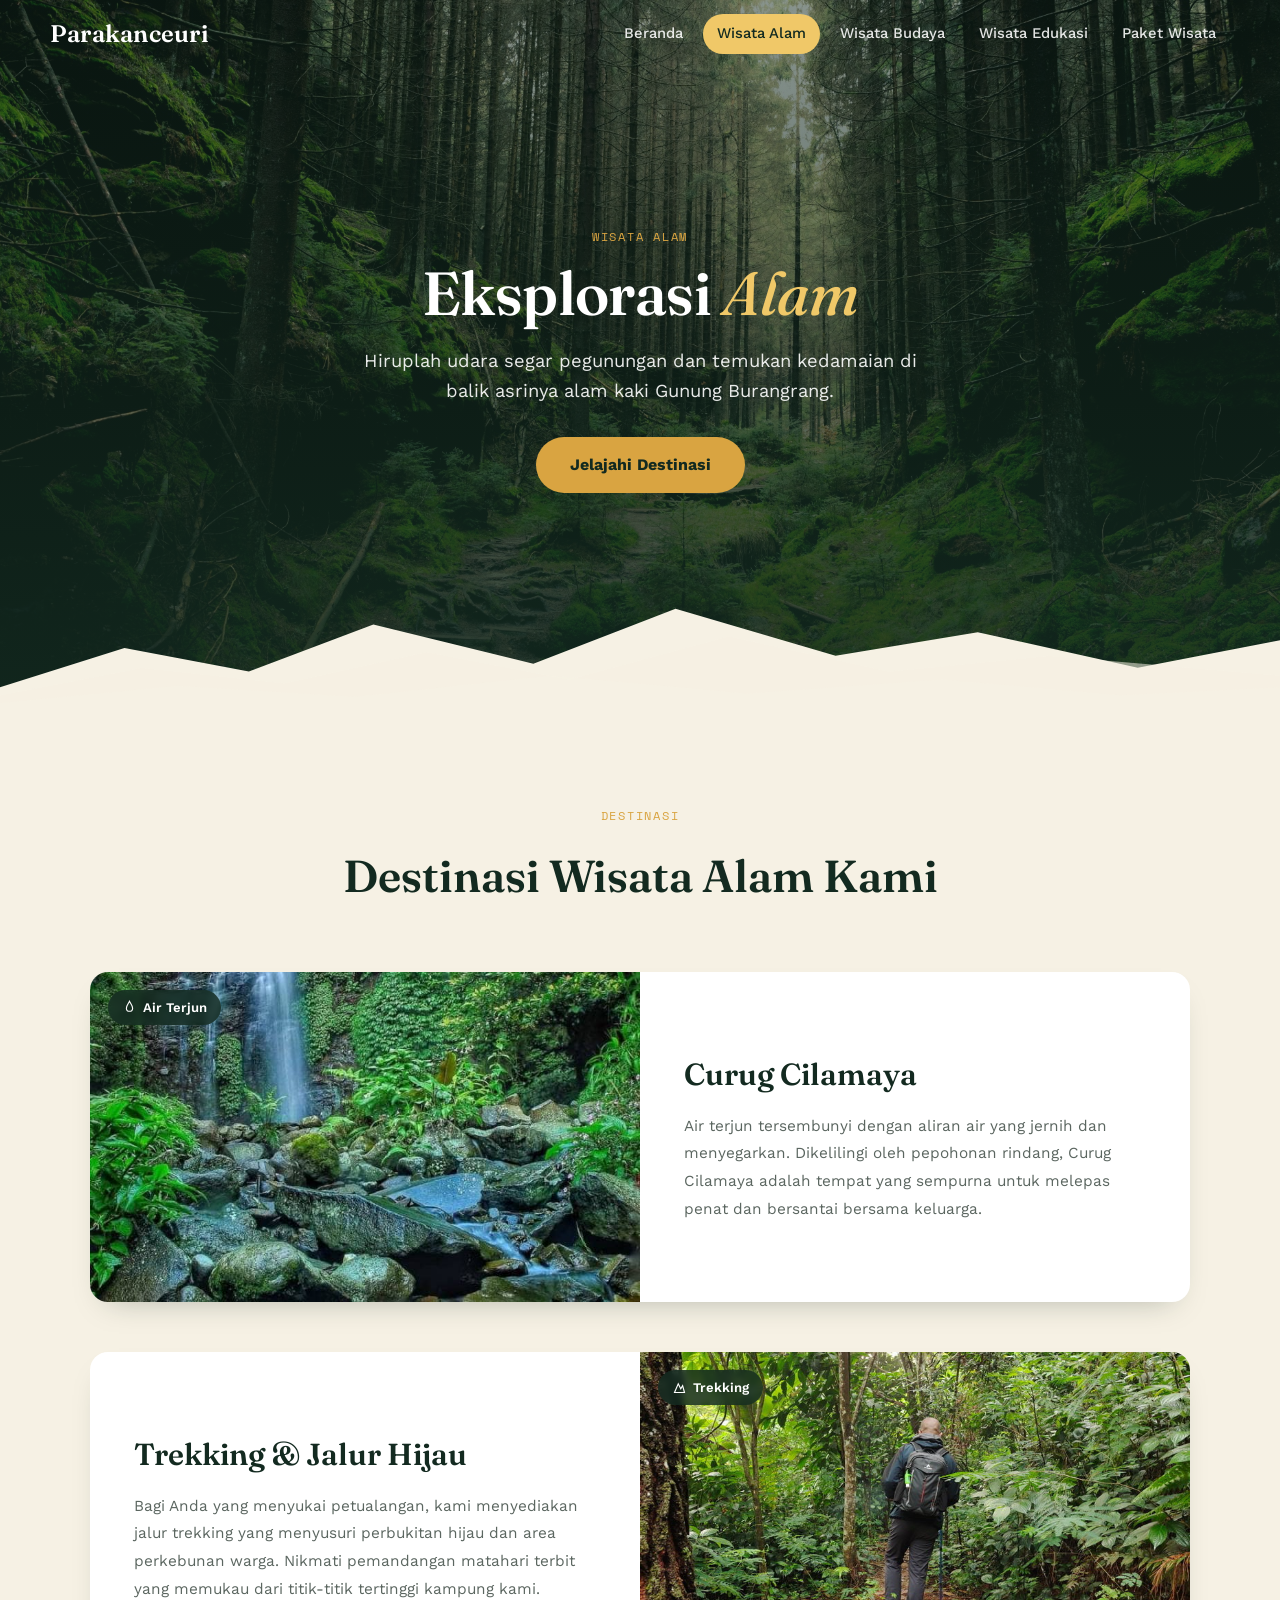
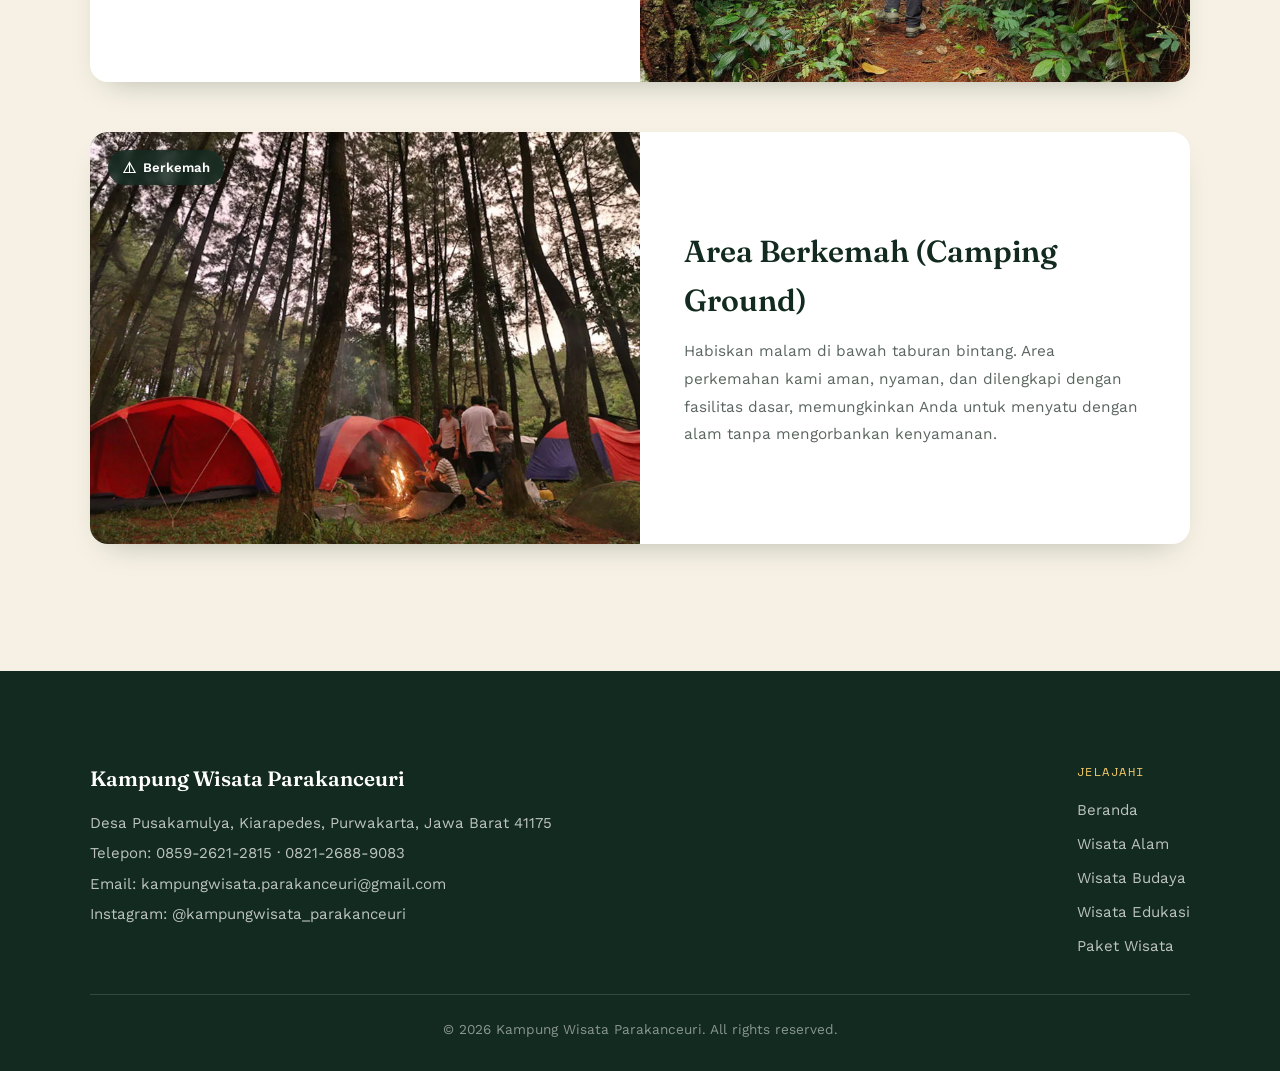
==== alam.html @ bda48e81 "update footer" ====
<!DOCTYPE html>
<html lang="id">
<head>
    <meta charset="UTF-8">
    <meta name="viewport" content="width=device-width, initial-scale=1.0">
    <title>Wisata Alam - Parakanceuri</title>
    <meta name="description" content="Jelajahi wisata alam Kampung Wisata Parakanceuri: Curug Cilamaya, jalur trekking perbukitan, dan area berkemah di kaki Gunung Burangrang.">

    <link rel="preconnect" href="https://fonts.googleapis.com">
    <link rel="preconnect" href="https://fonts.gstatic.com" crossorigin>
    <link href="https://fonts.googleapis.com/css2?family=Fraunces:ital,opsz,wght@0,9..144,500;0,9..144,600;0,9..144,700;0,9..144,900;1,9..144,500;1,9..144,600&family=Work+Sans:wght@400;500;600;700&family=Space+Mono:wght@400;700&display=swap" rel="stylesheet">

    <link rel="stylesheet" href="assets/css/alam.css">
    <script src="assets/js/alam.js" defer></script>
</head>
<body>

    <!-- Navigasi -->
    <nav id="navbar">
        <div class="nav-inner">
            <a href="index.html" class="logo">Parakanceuri</a>

            <button class="nav-toggle" id="navToggle" aria-label="Buka menu" aria-expanded="false" aria-controls="navLinks">
                <span></span><span></span><span></span>
            </button>

            <div class="nav-links" id="navLinks">
                <a href="index.html">Beranda</a>
                <a href="alam.html" class="current">Wisata Alam</a>
                <a href="budaya.html">Wisata Budaya</a>
                <a href="edukasi.html">Wisata Edukasi</a>
                <a href="paket.html">Paket Wisata</a>
            </div>
        </div>
    </nav>

    <!-- Hero Section -->
    <section class="hero-alam">
        <div class="hero-content">
            <span class="eyebrow">Wisata Alam</span>
            <h1>Eksplorasi <em>Alam</em></h1>
            <p>Hiruplah udara segar pegunungan dan temukan kedamaian di balik asrinya alam kaki Gunung Burangrang.</p>
            <a href="#destinasi" class="btn">Jelajahi Destinasi</a>
        </div>

        <!-- Signature: kontur punggung Gunung Burangrang -->
        <svg class="ridge ridge--hero" viewBox="0 0 1440 140" preserveAspectRatio="none" aria-hidden="true">
            <path class="ridge-line ridge-line--1" d="M0,120 L140,70 L280,100 L420,40 L600,90 L760,20 L940,80 L1100,50 L1280,95 L1440,60 L1440,140 L0,140 Z"/>
            <path class="ridge-line ridge-line--2" d="M0,130 L160,95 L320,115 L480,75 L640,110 L820,55 L1000,100 L1180,80 L1440,105 L1440,140 L0,140 Z"/>
            <path class="ridge-line ridge-line--3" d="M0,140 L200,118 L400,132 L620,105 L840,128 L1060,110 L1260,130 L1440,120 L1440,140 L0,140 Z"/>
        </svg>
    </section>

    <!-- Destinasi Section -->
    <section class="destinasi" id="destinasi">
        <div class="destinasi-head reveal">
            <span class="eyebrow">Destinasi</span>
            <h2>Destinasi Wisata Alam Kami</h2>
        </div>

        <div class="destinasi-grid">
            <!-- Destinasi 1 -->
            <div class="destinasi-item reveal">
                <div class="destinasi-media">
                    <img src="assets/images/curug cilamaya.jpg" alt="Curug Cilamaya" loading="lazy">
                    <span class="destinasi-tag">
                        <svg viewBox="0 0 24 24" fill="none" stroke="currentColor" stroke-width="1.8"><path d="M12 2c2 4 5 7 5 11a5 5 0 0 1-10 0c0-4 3-7 5-11Z"/></svg>
                        Air Terjun
                    </span>
                </div>
                <div class="item-info">
                    <h3>Curug Cilamaya</h3>
                    <p>Air terjun tersembunyi dengan aliran air yang jernih dan menyegarkan. Dikelilingi oleh pepohonan rindang, Curug Cilamaya adalah tempat yang sempurna untuk melepas penat dan bersantai bersama keluarga.</p>
                </div>
            </div>

            <!-- Destinasi 2 -->
            <div class="destinasi-item reverse reveal">
                <div class="destinasi-media">
                    <img src="assets/images/trekking.jpg" alt="Trekking Perbukitan" loading="lazy">
                    <span class="destinasi-tag">
                        <svg viewBox="0 0 24 24" fill="none" stroke="currentColor" stroke-width="1.8"><path d="M4 20l6-14 4 8 3-5 3 11H4Z"/></svg>
                        Trekking
                    </span>
                </div>
                <div class="item-info">
                    <h3>Trekking &amp; Jalur Hijau</h3>
                    <p>Bagi Anda yang menyukai petualangan, kami menyediakan jalur trekking yang menyusuri perbukitan hijau dan area perkebunan warga. Nikmati pemandangan matahari terbit yang memukau dari titik-titik tertinggi kampung kami.</p>
                </div>
            </div>

            <!-- Destinasi 3 -->
            <div class="destinasi-item reveal">
                <div class="destinasi-media">
                    <img src="assets/images/camping.jfif" alt="Area Berkemah" loading="lazy">
                    <span class="destinasi-tag">
                        <svg viewBox="0 0 24 24" fill="none" stroke="currentColor" stroke-width="1.8"><path d="M3 20 12 4l9 16H3Z"/><path d="M12 4v16"/></svg>
                        Berkemah
                    </span>
                </div>
                <div class="item-info">
                    <h3>Area Berkemah (Camping Ground)</h3>
                    <p>Habiskan malam di bawah taburan bintang. Area perkemahan kami aman, nyaman, dan dilengkapi dengan fasilitas dasar, memungkinkan Anda untuk menyatu dengan alam tanpa mengorbankan kenyamanan.</p>
                </div>
            </div>
        </div>
    </section>

    <!-- Footer -->
    <footer>
        <svg class="ridge ridge--footer" viewBox="0 0 1440 140" preserveAspectRatio="none" aria-hidden="true">
            <path class="ridge-line ridge-line--1" d="M0,20 L140,70 L280,40 L420,100 L600,50 L760,120 L940,60 L1100,90 L1280,45 L1440,80 L1440,0 L0,0 Z"/>
            <path class="ridge-line ridge-line--2" d="M0,10 L160,45 L320,25 L480,65 L640,30 L820,85 L1000,40 L1180,60 L1440,35 L1440,0 L0,0 Z"/>
        </svg>

        <div class="footer-inner">
            <div class="footer-info">
                <h3>Kampung Wisata Parakanceuri</h3>
                <p>Desa Pusakamulya, Kiarapedes, Purwakarta, Jawa Barat 41175</p>
                <p>Telepon: 0859-2621-2815 &middot; 0821-2688-9083</p>
                <p>Email: kampungwisata.parakanceuri@gmail.com</p>
                <p>Instagram: @kampungwisata_parakanceuri</p>
            </div>

            <div class="footer-nav">
                <span class="footer-nav-title">Jelajahi</span>
                <a href="index.html">Beranda</a>
                <a href="alam.html">Wisata Alam</a>
                <a href="budaya.html">Wisata Budaya</a>
                <a href="edukasi.html">Wisata Edukasi</a>
                <a href="paket.html">Paket Wisata</a>
            </div>
        </div>

        <p class="footer-copy">&copy; 2026 Kampung Wisata Parakanceuri. All rights reserved.</p>
    </footer>

</body>
</html>
---- assets/css/alam.css ----
/* ==========================================================================
   Kampung Wisata Parakanceuri — Wisata Alam
   Token warna & tipografi disamakan dengan halaman Beranda.
   ========================================================================== */
:root {
    --forest-900: #132A20;
    --forest-700: #1F4A36;
    --forest-500: #3F7D58;
    --gold-500:   #D9A441;
    --gold-300:   #F0C868;
    --cream-100:  #F6F1E4;
    --soil-700:   #4A342A;
    --white:      #FFFFFF;
    --ink:        #26332C;

    --font-display: 'Fraunces', 'Georgia', serif;
    --font-body: 'Work Sans', 'Segoe UI', sans-serif;
    --font-mono: 'Space Mono', monospace;

    --shadow-soft: 0 20px 45px -22px rgba(19, 42, 32, 0.45);
    --shadow-card: 0 14px 30px -18px rgba(19, 42, 32, 0.35);
    --ease: cubic-bezier(.22, 1, .36, 1);
    --nav-h: 84px;
}

/* ==========================================================================
   Reset & Base
   ========================================================================== */
* {
    margin: 0;
    padding: 0;
    box-sizing: border-box;
}

html {
    scroll-behavior: smooth;
    scroll-padding-top: var(--nav-h);
}

body {
    font-family: var(--font-body);
    line-height: 1.6;
    color: var(--ink);
    background-color: var(--cream-100);
    overflow-x: hidden;
}

a {
    text-decoration: none;
    color: inherit;
}

img {
    max-width: 100%;
    display: block;
}

.eyebrow {
    display: inline-block;
    font-family: var(--font-mono);
    font-size: 0.78rem;
    letter-spacing: 0.14em;
    text-transform: uppercase;
    color: var(--gold-500);
    margin-bottom: 14px;
}

.reveal {
    opacity: 0;
    transform: translateY(28px);
    transition: opacity 0.8s var(--ease), transform 0.8s var(--ease);
}
.reveal.in-view {
    opacity: 1;
    transform: translateY(0);
}

@media (prefers-reduced-motion: reduce) {
    html { scroll-behavior: auto; }
    .reveal { opacity: 1; transform: none; transition: none; }
    * { animation-duration: 0.01ms !important; transition-duration: 0.01ms !important; }
}

/* ==========================================================================
   Navigasi (sama dengan Beranda)
   ========================================================================== */
#navbar {
    position: fixed;
    top: 0;
    width: 100%;
    z-index: 1000;
    background-color: transparent;
    transition: background-color 0.35s var(--ease), box-shadow 0.35s var(--ease), padding 0.35s var(--ease);
    padding: 14px 0;
}

#navbar.scrolled {
    background-color: rgba(19, 42, 32, 0.94);
    backdrop-filter: blur(6px);
    box-shadow: 0 10px 30px -14px rgba(0, 0, 0, 0.4);
    padding: 8px 0;
}

.nav-inner {
    max-width: 1280px;
    margin: 0 auto;
    padding: 0 clamp(20px, 5vw, 50px);
    display: flex;
    justify-content: space-between;
    align-items: center;
}

.logo {
    font-family: var(--font-display);
    font-weight: 600;
    font-size: 1.5rem;
    color: var(--white);
    letter-spacing: 0.01em;
}

.nav-links {
    display: flex;
    align-items: center;
    gap: 6px;
}

.nav-links a {
    padding: 8px 14px;
    color: rgba(255, 255, 255, 0.88);
    font-weight: 500;
    font-size: 0.92rem;
    border-radius: 30px;
    transition: color 0.25s ease, background-color 0.25s ease;
    white-space: nowrap;
}

.nav-links a:hover {
    color: var(--white);
    background-color: rgba(255, 255, 255, 0.12);
}

.nav-links a.current {
    color: var(--forest-900);
    background-color: var(--gold-300);
}

.nav-toggle {
    display: none;
    flex-direction: column;
    justify-content: center;
    gap: 5px;
    width: 40px;
    height: 40px;
    background: none;
    border: none;
    cursor: pointer;
    z-index: 1100;
}

.nav-toggle span {
    display: block;
    width: 24px;
    height: 2px;
    background-color: var(--white);
    border-radius: 2px;
    transition: transform 0.3s var(--ease), opacity 0.3s var(--ease);
}

.nav-toggle.active span:nth-child(1) { transform: translateY(7px) rotate(45deg); }
.nav-toggle.active span:nth-child(2) { opacity: 0; }
.nav-toggle.active span:nth-child(3) { transform: translateY(-7px) rotate(-45deg); }

/* ==========================================================================
   Hero Alam
   ========================================================================== */
.hero-alam {
    position: relative;
    min-height: 78svh;
    display: flex;
    flex-direction: column;
    justify-content: center;
    align-items: center;
    text-align: center;
    color: var(--white);
    padding: calc(var(--nav-h) + 20px) 20px 90px;
    background:
        linear-gradient(180deg, rgba(19,42,32,0.5) 0%, rgba(19,42,32,0.68) 55%, rgba(19,42,32,0.9) 100%),
        url('../images/hero alam.jpg') center/cover no-repeat;
}

.hero-content {
    max-width: 700px;
    animation: hero-rise 1s var(--ease) both;
}

@keyframes hero-rise {
    from { opacity: 0; transform: translateY(24px); }
    to   { opacity: 1; transform: translateY(0); }
}

.hero-alam h1 {
    font-family: var(--font-display);
    font-weight: 600;
    font-size: clamp(2.2rem, 5.5vw, 3.8rem);
    line-height: 1.1;
    letter-spacing: -0.01em;
    margin-bottom: 18px;
}

.hero-alam h1 em {
    font-style: italic;
    font-weight: 500;
    color: var(--gold-300);
}

.hero-alam p {
    font-size: clamp(1rem, 1.6vw, 1.15rem);
    margin: 0 auto 32px;
    max-width: 560px;
    color: rgba(255, 255, 255, 0.9);
}

.btn {
    display: inline-block;
    padding: 15px 34px;
    background-color: var(--gold-500);
    color: var(--forest-900);
    border: none;
    border-radius: 40px;
    font-size: 1rem;
    font-weight: 700;
    cursor: pointer;
    transition: background-color 0.3s ease, transform 0.25s var(--ease), box-shadow 0.3s ease;
    box-shadow: var(--shadow-soft);
}

.btn:hover {
    background-color: var(--gold-300);
    transform: translateY(-3px);
}

/* Signature: kontur punggung gunung */
.ridge {
    position: absolute;
    left: 0;
    width: 100%;
    height: clamp(50px, 9vw, 110px);
    display: block;
}

.hero-alam .ridge--hero {
    bottom: -1px;
}

.ridge--hero .ridge-line--1 { fill: var(--cream-100); opacity: 1; }
.ridge--hero .ridge-line--2 { fill: var(--cream-100); opacity: 0.55; }
.ridge--hero .ridge-line--3 { fill: var(--cream-100); opacity: 0.3; }

footer .ridge--footer {
    top: -1px;
}

.ridge--footer .ridge-line--1 { fill: var(--forest-900); opacity: 1; }
.ridge--footer .ridge-line--2 { fill: var(--forest-900); opacity: 0.5; }

/* ==========================================================================
   Destinasi (layout zig-zag)
   ========================================================================== */
.destinasi {
    padding: clamp(60px, 8vw, 100px) 20px clamp(90px, 10vw, 130px);
    max-width: 1140px;
    margin: 0 auto;
}

.destinasi-head {
    text-align: center;
    margin-bottom: clamp(40px, 6vw, 60px);
}

.destinasi-head h2 {
    font-family: var(--font-display);
    font-weight: 600;
    font-size: clamp(2rem, 4vw, 2.8rem);
    color: var(--forest-900);
}

.destinasi-grid {
    display: flex;
    flex-direction: column;
    gap: clamp(32px, 4vw, 50px);
}

.destinasi-item {
    display: flex;
    align-items: stretch;
    background-color: var(--white);
    border-radius: 18px;
    overflow: hidden;
    box-shadow: var(--shadow-card);
    transition: transform 0.4s var(--ease), box-shadow 0.4s var(--ease);
}

.destinasi-item:hover {
    transform: translateY(-6px);
    box-shadow: 0 26px 50px -20px rgba(19, 42, 32, 0.3);
}

.destinasi-item.reverse {
    flex-direction: row-reverse;
}

.destinasi-media {
    position: relative;
    width: 50%;
    overflow: hidden;
}

.destinasi-media img {
    width: 100%;
    height: 100%;
    min-height: 320px;
    object-fit: cover;
    transition: transform 0.6s var(--ease);
}

.destinasi-item:hover .destinasi-media img {
    transform: scale(1.06);
}

.destinasi-tag {
    position: absolute;
    top: 18px;
    left: 18px;
    display: inline-flex;
    align-items: center;
    gap: 6px;
    padding: 7px 14px;
    background-color: rgba(19, 42, 32, 0.82);
    backdrop-filter: blur(3px);
    color: var(--white);
    font-size: 0.82rem;
    font-weight: 600;
    border-radius: 30px;
}

.destinasi-tag svg {
    width: 15px;
    height: 15px;
}

.item-info {
    width: 50%;
    padding: clamp(28px, 4vw, 44px);
    display: flex;
    flex-direction: column;
    justify-content: center;
}

.item-info h3 {
    font-family: var(--font-display);
    font-weight: 600;
    font-size: clamp(1.4rem, 2.4vw, 1.9rem);
    color: var(--forest-900);
    margin-bottom: 14px;
}

.item-info p {
    font-size: clamp(0.96rem, 1.2vw, 1.05rem);
    color: #5b6660;
    line-height: 1.8;
}

/* ==========================================================================
   Footer (sama dengan Beranda)
   ========================================================================== */
footer {
    position: relative;
    background-color: var(--forest-900);
    color: rgba(255, 255, 255, 0.85);
    padding: clamp(70px, 8vw, 90px) 20px 30px;
}

.footer-inner {
    max-width: 1100px;
    margin: 0 auto;
    display: flex;
    flex-wrap: wrap;
    justify-content: space-between;
    gap: 40px;
    text-align: left;
    padding-bottom: 36px;
    border-bottom: 1px solid rgba(255, 255, 255, 0.14);
}

.footer-info h3 {
    font-family: var(--font-display);
    font-weight: 600;
    font-size: 1.3rem;
    color: var(--white);
    margin-bottom: 16px;
}

.footer-info p {
    margin: 6px 0;
    font-size: 0.94rem;
    color: rgba(255, 255, 255, 0.72);
}

.footer-nav {
    display: flex;
    flex-direction: column;
    gap: 10px;
}

.footer-nav-title {
    font-family: var(--font-mono);
    font-size: 0.78rem;
    letter-spacing: 0.12em;
    text-transform: uppercase;
    color: var(--gold-300);
    margin-bottom: 6px;
}

.footer-nav a {
    font-size: 0.94rem;
    color: rgba(255, 255, 255, 0.72);
    transition: color 0.25s ease;
    width: fit-content;
}

.footer-nav a:hover {
    color: var(--white);
}

.footer-copy {
    max-width: 1100px;
    margin: 24px auto 0;
    text-align: center;
    font-size: 0.85rem;
    color: rgba(255, 255, 255, 0.5);
}

/* ==========================================================================
   Responsif
   ========================================================================== */

/* Tablet */
@media (max-width: 1024px) {
    .nav-links a {
        padding: 8px 10px;
        font-size: 0.88rem;
    }
}

/* Mobile: hamburger nav + stacked destinasi */
@media (max-width: 768px) {
    :root { --nav-h: 68px; }

    .nav-toggle {
        display: flex;
    }

    .nav-links {
        position: fixed;
        top: 0;
        right: 0;
        height: 100svh;
        width: min(78vw, 320px);
        background-color: var(--forest-900);
        flex-direction: column;
        justify-content: center;
        align-items: flex-start;
        gap: 6px;
        padding: 0 36px;
        transform: translateX(100%);
        transition: transform 0.4s var(--ease);
        box-shadow: -20px 0 40px rgba(0, 0, 0, 0.25);
    }

    .nav-links.open {
        transform: translateX(0);
    }

    .nav-links a {
        width: 100%;
        padding: 14px 8px;
        font-size: 1.05rem;
        border-bottom: 1px solid rgba(255, 255, 255, 0.08);
    }

    .nav-links a.current {
        background-color: transparent;
        color: var(--gold-300);
    }

    .hero-alam {
        padding-top: calc(var(--nav-h) + 30px);
    }

    .destinasi-item, .destinasi-item.reverse {
        flex-direction: column;
    }

    .destinasi-media, .item-info {
        width: 100%;
    }

    .destinasi-media img {
        min-height: 220px;
    }

    .item-info {
        padding: 26px;
    }

    .footer-inner {
        flex-direction: column;
        gap: 30px;
    }
}

/* Small mobile */
@media (max-width: 480px) {
    .nav-inner {
        padding: 0 18px;
    }

    .btn {
        width: 100%;
        text-align: center;
    }
}

/* Focus visibility for accessibility */
a:focus-visible,
button:focus-visible {
    outline: 2px solid var(--gold-500);
    outline-offset: 3px;
}
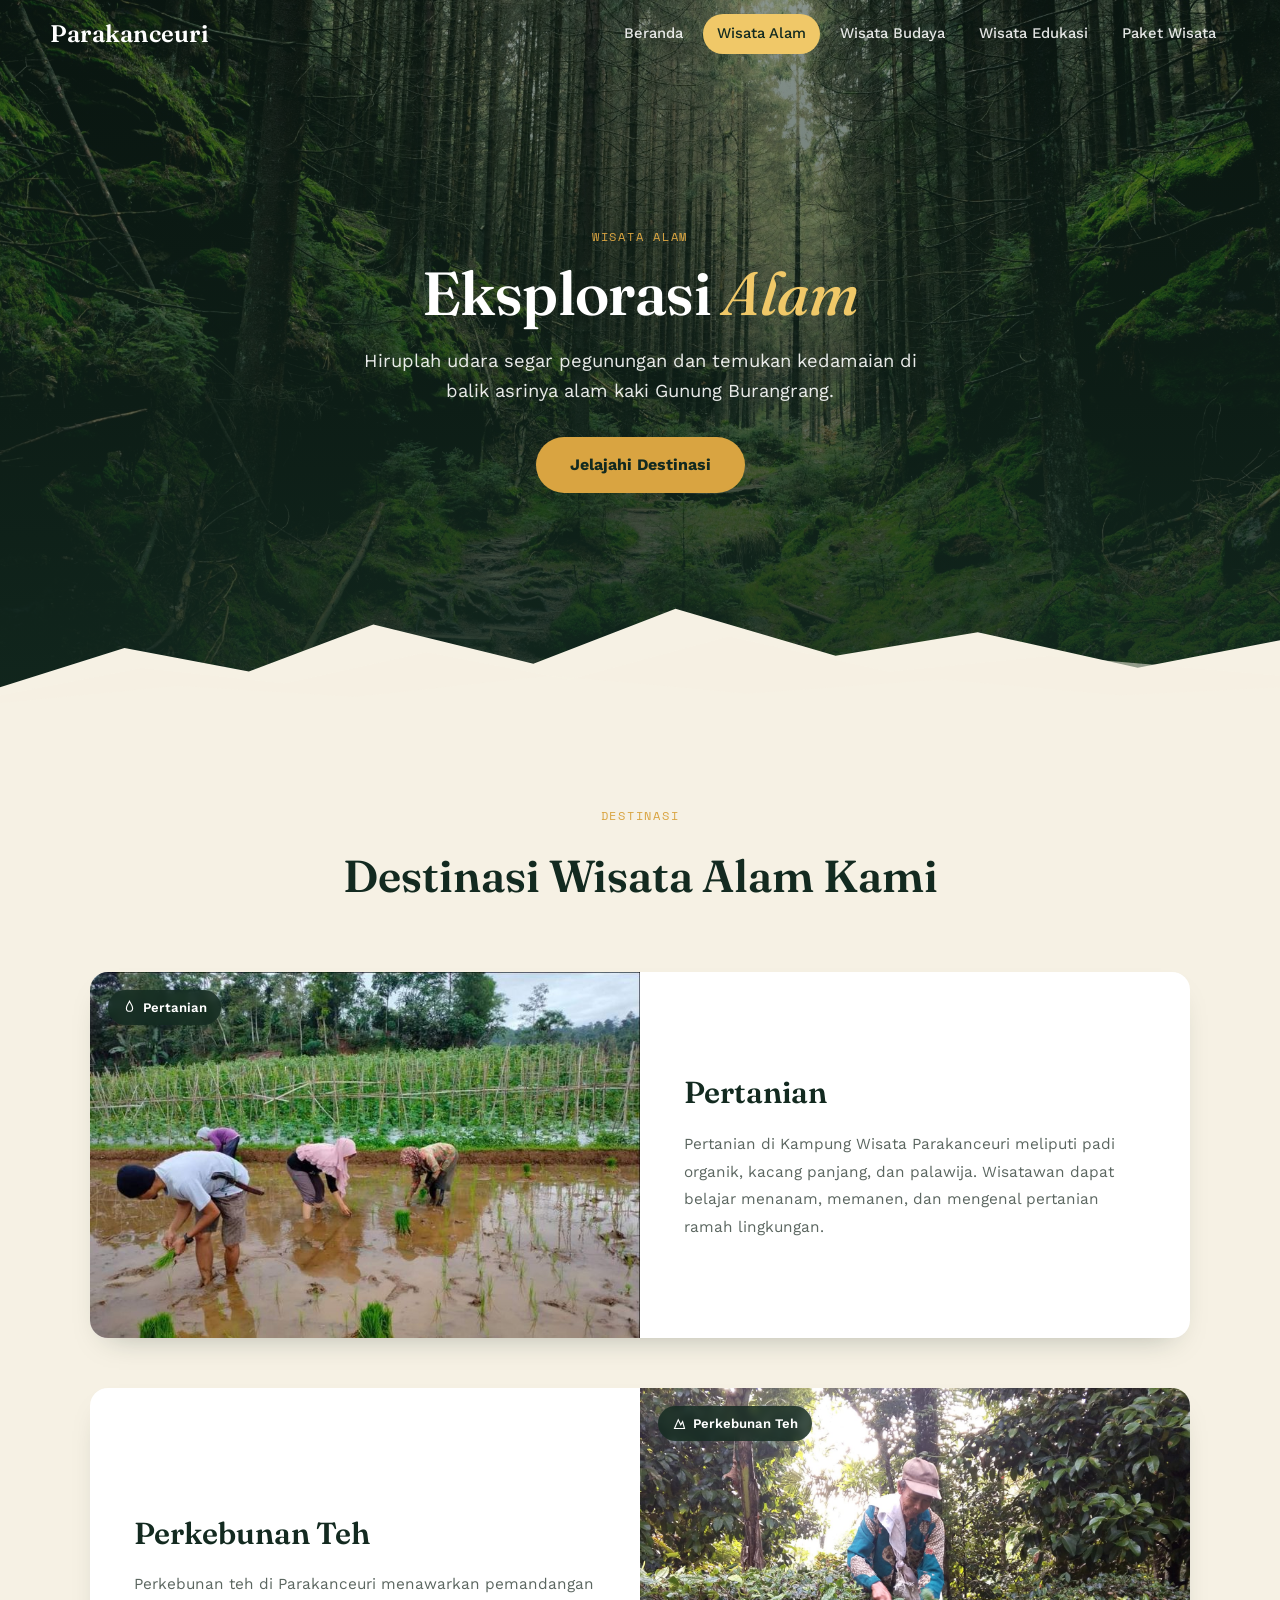
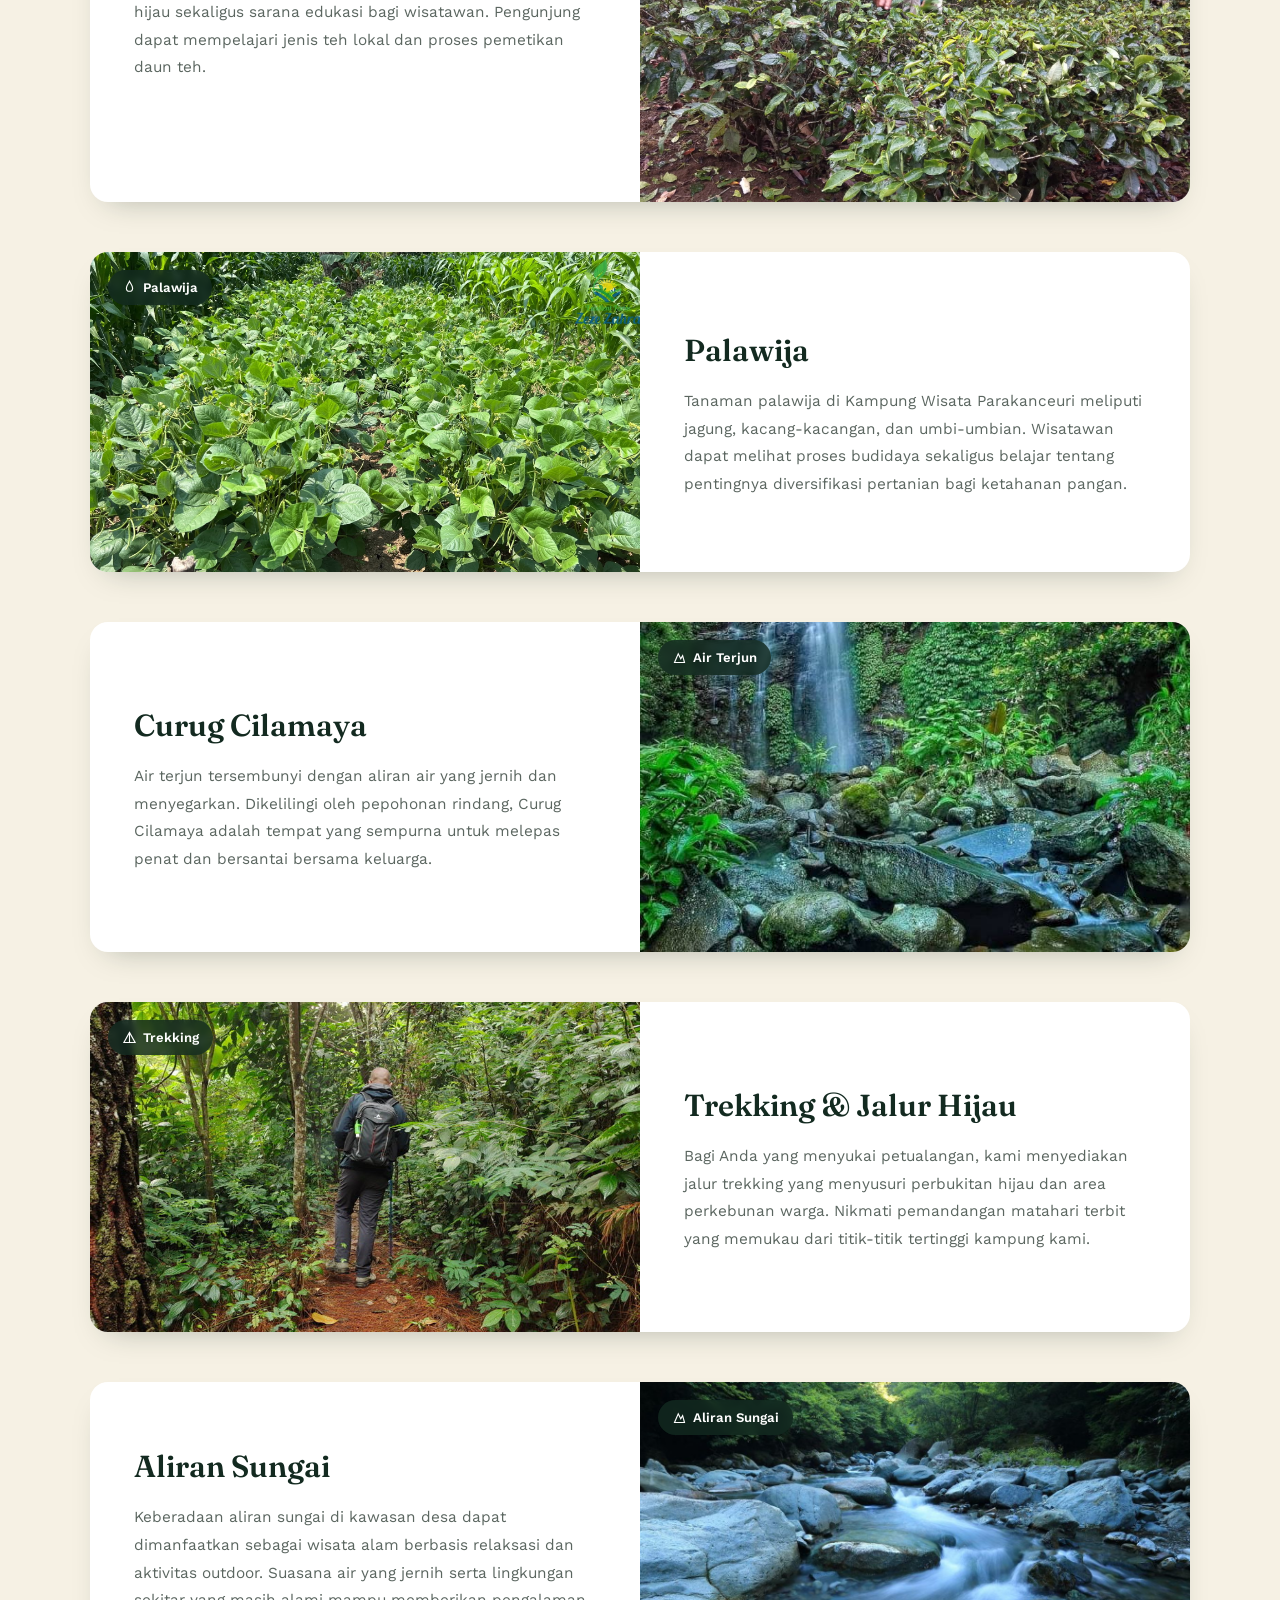
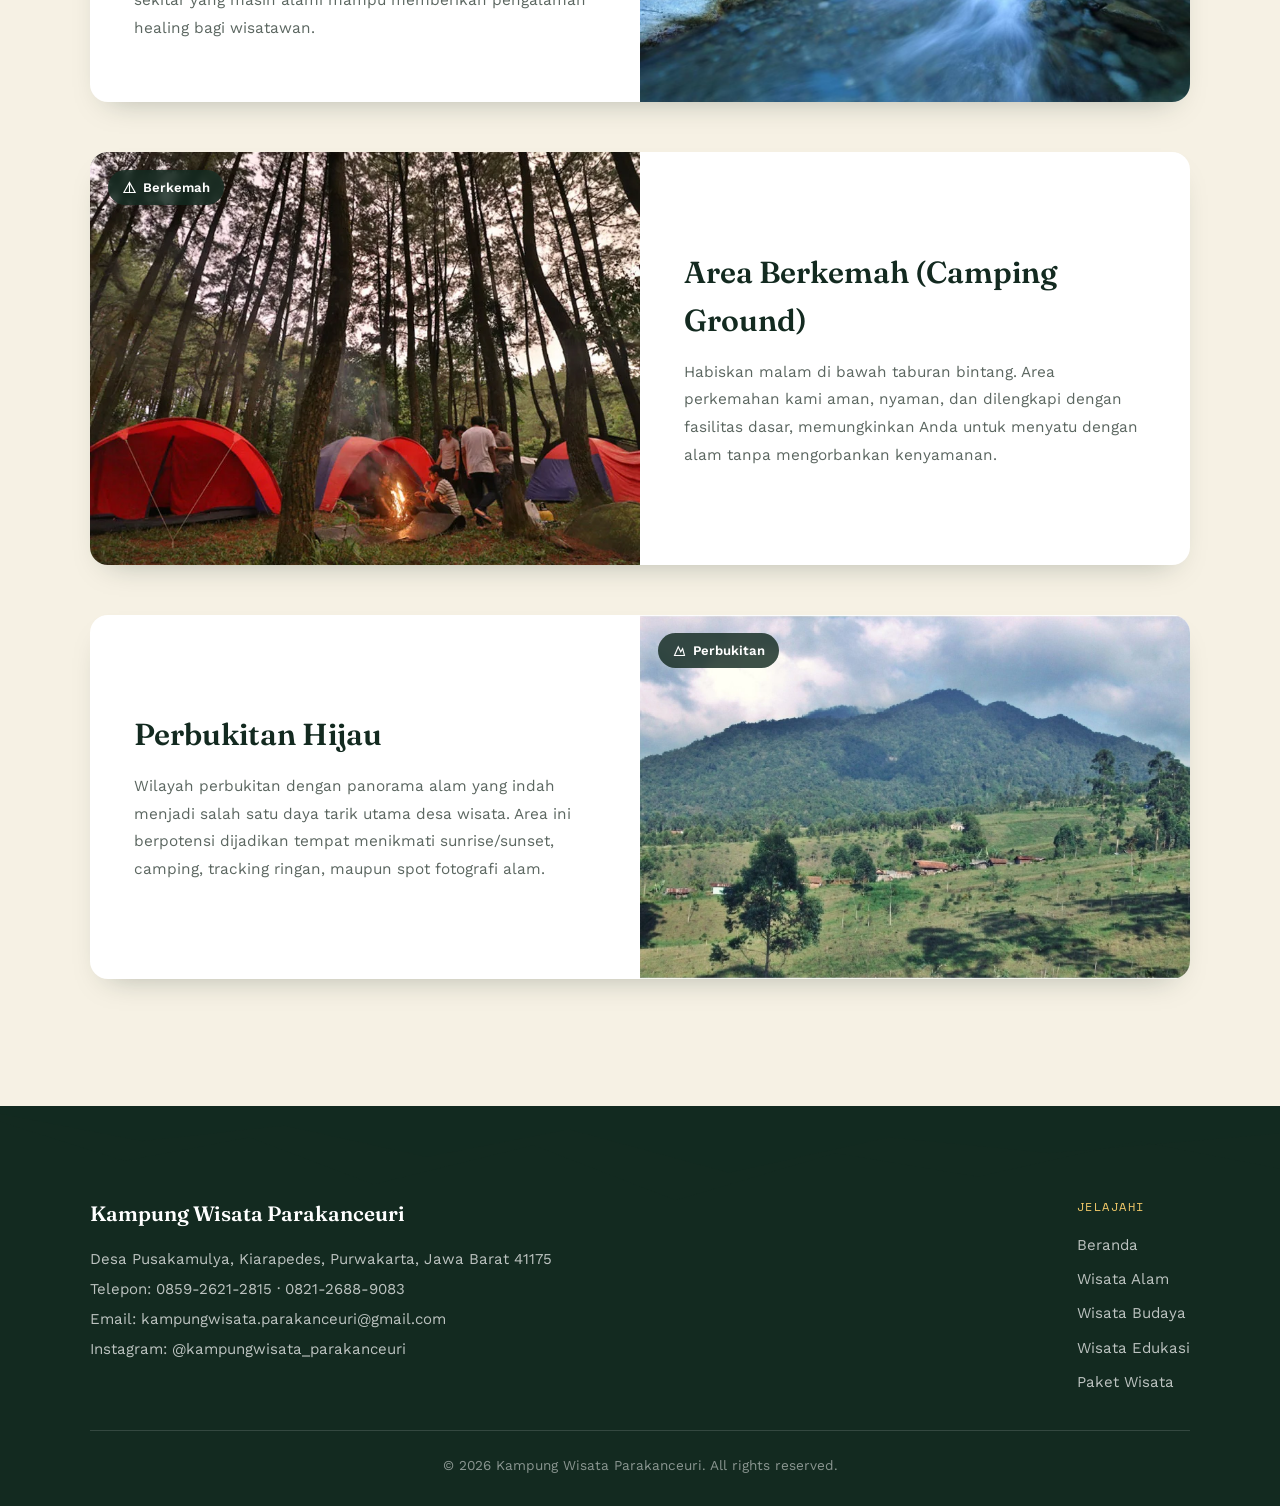
==== commit 33a459fa: "update alam, budaya, and edukasi sections with new content and images" ====
--- a/alam.html
+++ b/alam.html
@@ -62,9 +62,71 @@
             <!-- Destinasi 1 -->
             <div class="destinasi-item reveal">
                 <div class="destinasi-media">
+                    <img src="assets/images/pertanian pusakamulya.jpg" alt="Pertanian" loading="lazy">
+                    <span class="destinasi-tag">
+                        <svg viewBox="0 0 24 24" fill="none" stroke="currentColor" stroke-width="1.8"><path d="M12 2c2 4 5 7 5 11a5 5 0 0 1-10 0c0-4 3-7 5-11Z"/></svg>
+                        Pertanian
+                    </span>
+                </div>
+                <div class="item-info">
+                    <h3>Pertanian</h3>
+                    <p>Pertanian di Kampung Wisata
+                    Parakanceuri meliputi padi organik,
+                    kacang panjang, dan palawija.
+                    Wisatawan dapat belajar menanam,
+                    memanen, dan mengenal pertanian
+                    ramah lingkungan.</p>
+                </div>
+            </div>
+
+            <!-- Destinasi 2 -->
+            <div class="destinasi-item reverse reveal">
+                <div class="destinasi-media">
+                    <img src="assets/images/perkebunan teh.jpg" alt="Perkebunan Teh" loading="lazy">
+                    <span class="destinasi-tag">
+                        <svg viewBox="0 0 24 24" fill="none" stroke="currentColor" stroke-width="1.8"><path d="M4 20l6-14 4 8 3-5 3 11H4Z"/></svg>
+                        Perkebunan Teh
+                    </span>
+                </div>
+                <div class="item-info">
+                    <h3>Perkebunan Teh</h3>
+                    <p>Perkebunan teh di Parakanceuri
+                    menawarkan pemandangan hijau
+                    sekaligus sarana edukasi bagi
+                    wisatawan. Pengunjung dapat
+                    mempelajari jenis teh lokal dan
+                    proses pemetikan daun teh.</p>
+                </div>
+            </div>
+
+            <!-- Destinasi 3 -->
+            <div class="destinasi-item reveal">
+                <div class="destinasi-media">
+                    <img src="assets/images/palawija.jpg" alt="Palawija" loading="lazy">
+                    <span class="destinasi-tag">
+                        <svg viewBox="0 0 24 24" fill="none" stroke="currentColor" stroke-width="1.8"><path d="M12 2c2 4 5 7 5 11a5 5 0 0 1-10 0c0-4 3-7 5-11Z"/></svg>
+                        Palawija
+                    </span>
+                </div>
+                <div class="item-info">
+                    <h3>Palawija</h3>
+                    <p>Tanaman palawija di Kampung
+                    Wisata Parakanceuri meliputi
+                    jagung, kacang-kacangan, dan
+                    umbi-umbian. Wisatawan dapat
+                    melihat proses budidaya sekaligus
+                    belajar tentang pentingnya
+                    diversifikasi pertanian bagi
+                    ketahanan pangan.</p>
+                </div>
+            </div>
+
+            <!-- Destinasi 5 -->
+            <div class="destinasi-item reverse reveal">
+                <div class="destinasi-media">
                     <img src="assets/images/curug cilamaya.jpg" alt="Curug Cilamaya" loading="lazy">
                     <span class="destinasi-tag">
-                        <svg viewBox="0 0 24 24" fill="none" stroke="currentColor" stroke-width="1.8"><path d="M12 2c2 4 5 7 5 11a5 5 0 0 1-10 0c0-4 3-7 5-11Z"/></svg>
+                        <svg viewBox="0 0 24 24" fill="none" stroke="currentColor" stroke-width="1.8"><path d="M4 20l6-14 4 8 3-5 3 11H4Z"/></svg>
                         Air Terjun
                     </span>
                 </div>
@@ -74,12 +136,12 @@
                 </div>
             </div>
 
-            <!-- Destinasi 2 -->
-            <div class="destinasi-item reverse reveal">
+            <!-- Destinasi 6-->
+            <div class="destinasi-item reveal">
                 <div class="destinasi-media">
                     <img src="assets/images/trekking.jpg" alt="Trekking Perbukitan" loading="lazy">
                     <span class="destinasi-tag">
-                        <svg viewBox="0 0 24 24" fill="none" stroke="currentColor" stroke-width="1.8"><path d="M4 20l6-14 4 8 3-5 3 11H4Z"/></svg>
+                        <svg viewBox="0 0 24 24" fill="none" stroke="currentColor" stroke-width="1.8"><path d="M3 20 12 4l9 16H3Z"/><path d="M12 4v16"/></svg>
                         Trekking
                     </span>
                 </div>
@@ -89,7 +151,28 @@
                 </div>
             </div>
 
-            <!-- Destinasi 3 -->
+            <!-- Destinasi 5 -->
+            <div class="destinasi-item reverse reveal">
+                <div class="destinasi-media">
+                    <img src="assets/images/aliran sungai.jpeg" alt="Aliran Sungai" loading="lazy">
+                    <span class="destinasi-tag">
+                        <svg viewBox="0 0 24 24" fill="none" stroke="currentColor" stroke-width="1.8"><path d="M4 20l6-14 4 8 3-5 3 11H4Z"/></svg>
+                        Aliran Sungai
+                    </span>
+                </div>
+                <div class="item-info">
+                    <h3>Aliran Sungai</h3>
+                    <p>Keberadaan aliran sungai di kawasan
+                        desa dapat dimanfaatkan sebagai
+                        wisata alam berbasis relaksasi dan
+                        aktivitas outdoor. Suasana air yang
+                        jernih serta lingkungan sekitar yang
+                        masih alami mampu memberikan
+                        pengalaman healing bagi wisatawan.</p>
+                </div>
+            </div>
+
+            <!-- Destinasi 8 -->
             <div class="destinasi-item reveal">
                 <div class="destinasi-media">
                     <img src="assets/images/camping.jfif" alt="Area Berkemah" loading="lazy">
@@ -101,6 +184,21 @@
                 <div class="item-info">
                     <h3>Area Berkemah (Camping Ground)</h3>
                     <p>Habiskan malam di bawah taburan bintang. Area perkemahan kami aman, nyaman, dan dilengkapi dengan fasilitas dasar, memungkinkan Anda untuk menyatu dengan alam tanpa mengorbankan kenyamanan.</p>
+                </div>
+            </div>
+
+            <!-- Destinasi 7 -->
+            <div class="destinasi-item reverse reveal">
+                <div class="destinasi-media">
+                    <img src="assets/images/perbukitan hijau.jpg" alt="Perbukitan" loading="lazy">
+                    <span class="destinasi-tag">
+                        <svg viewBox="0 0 24 24" fill="none" stroke="currentColor" stroke-width="1.8"><path d="M4 20l6-14 4 8 3-5 3 11H4Z"/></svg>
+                        Perbukitan
+                    </span>
+                </div>
+                <div class="item-info">
+                    <h3>Perbukitan Hijau</h3>
+                    <p>Wilayah perbukitan dengan panorama alam yang indah menjadi salah satu daya tarik utama desa wisata. Area ini berpotensi dijadikan tempat menikmati sunrise/sunset, camping, tracking ringan, maupun spot fotografi alam.</p>
                 </div>
             </div>
         </div>
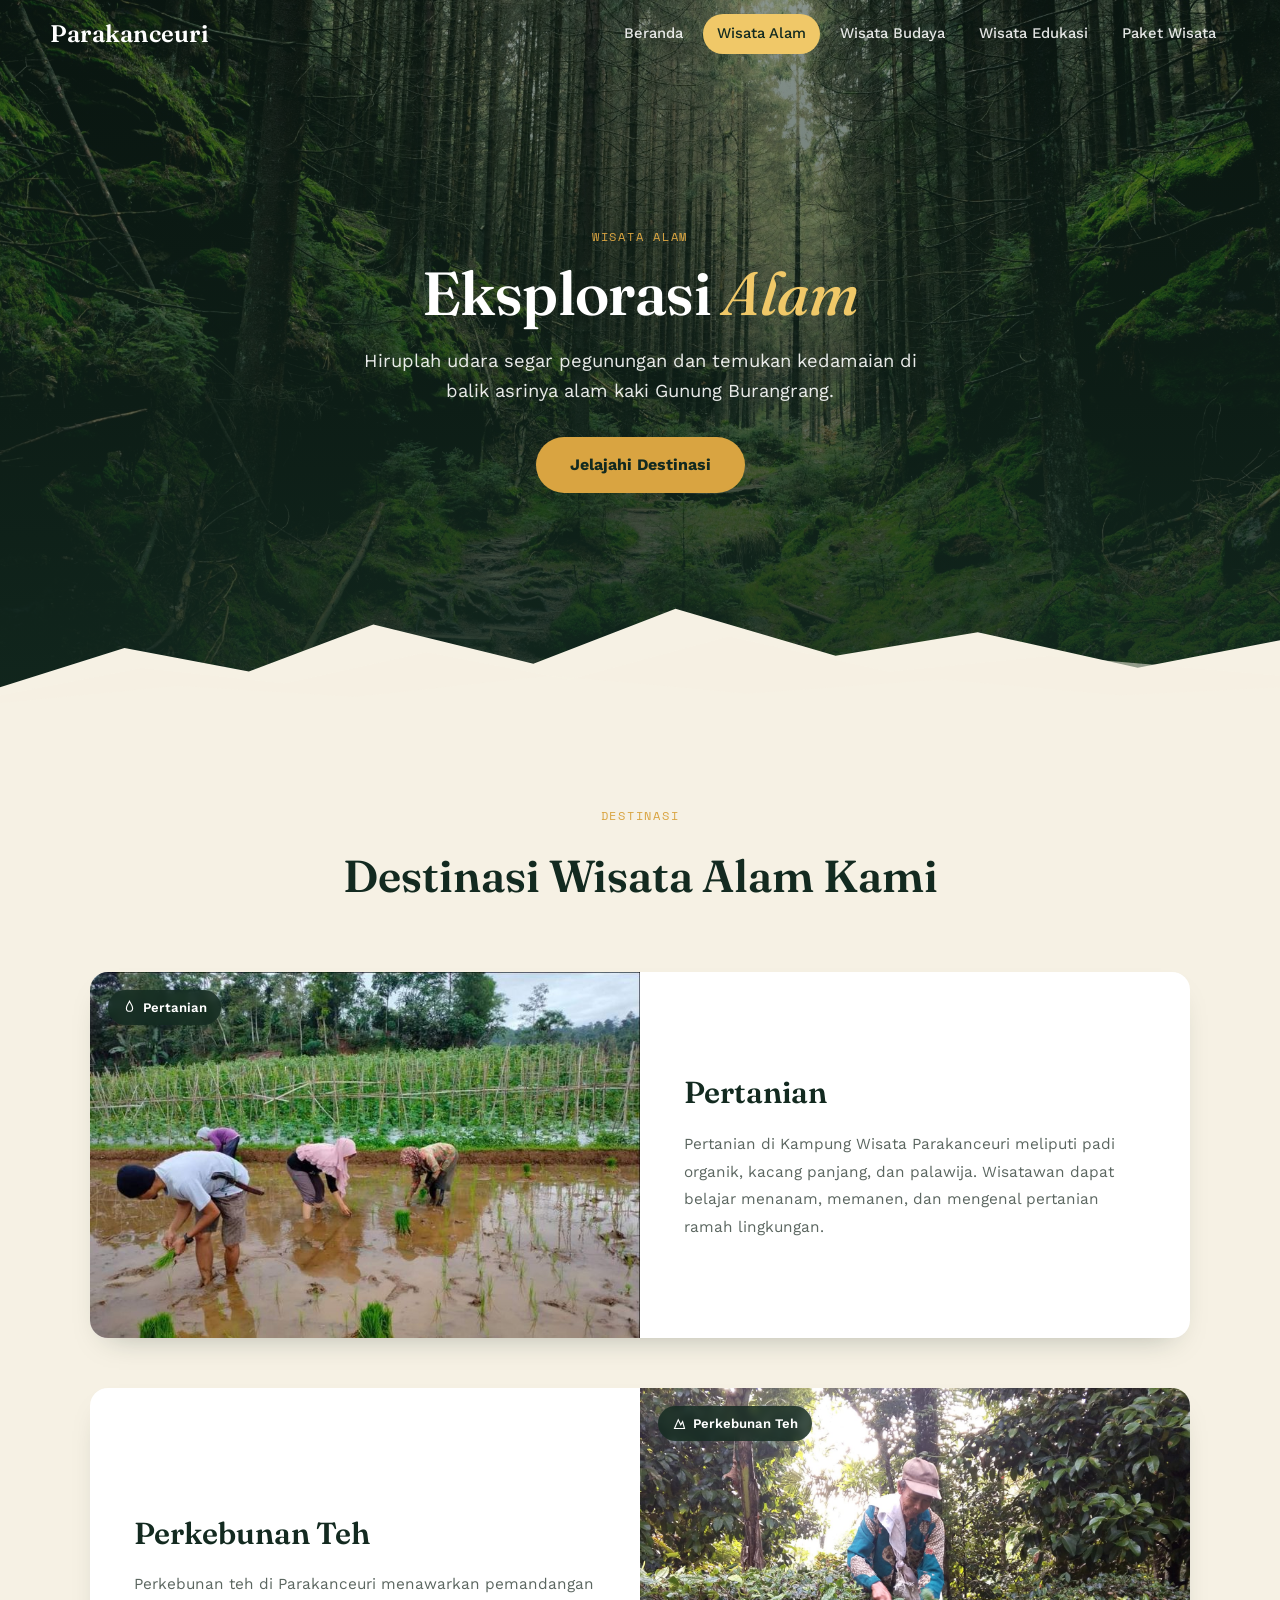
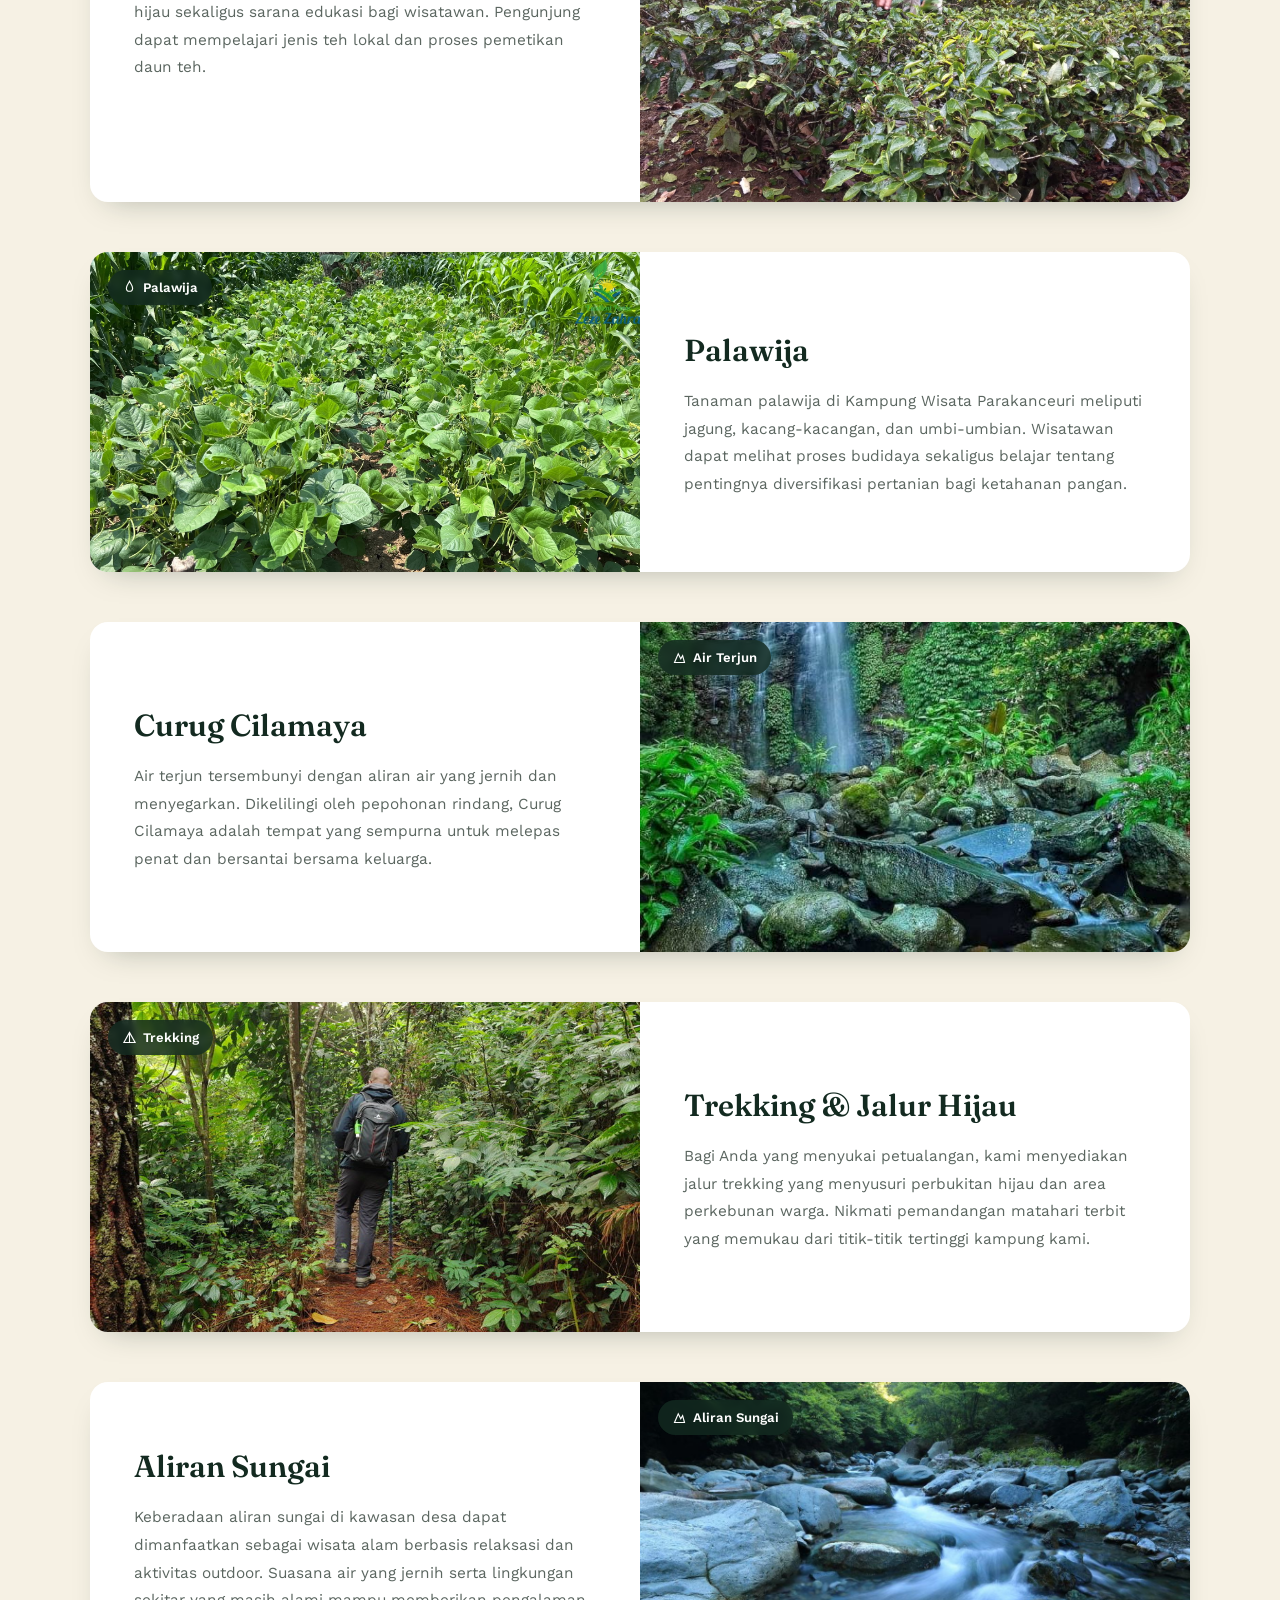
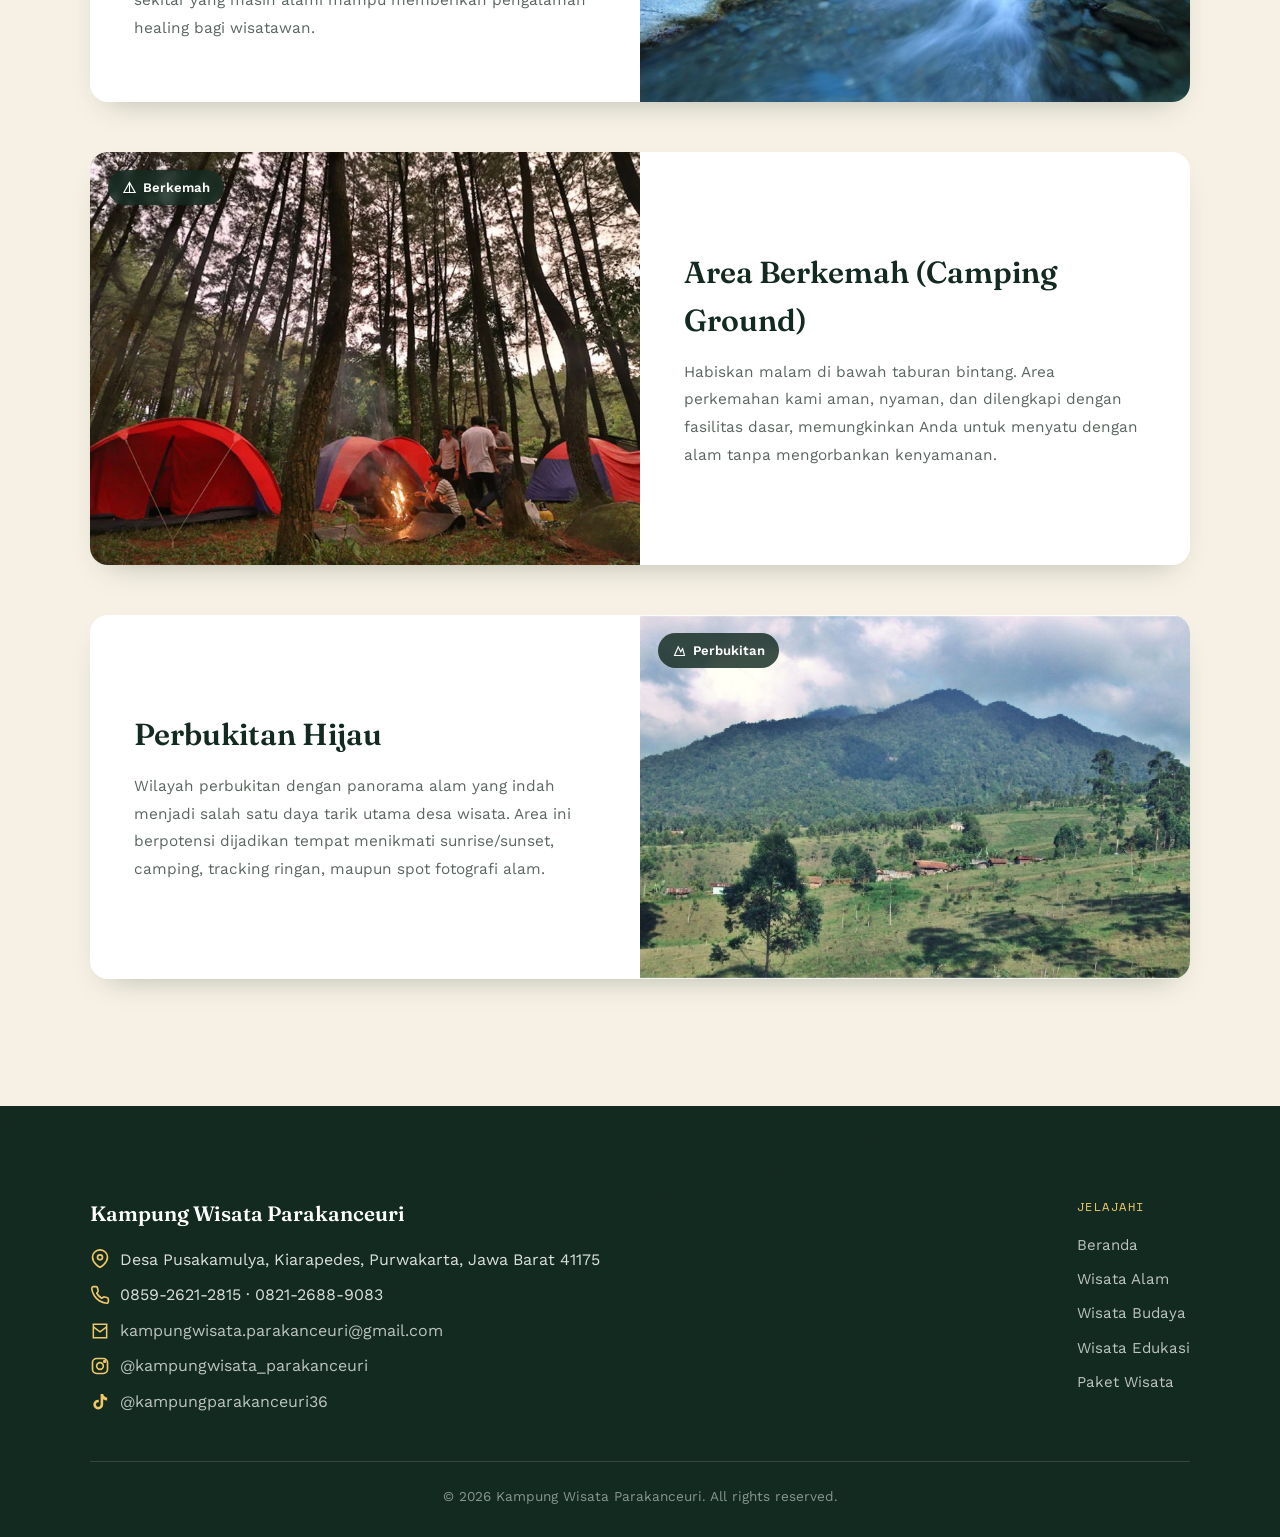
==== commit 8bed3672: "Enhance footer design with icons and updated contact information across multiple pages" ====
--- a/alam.html
+++ b/alam.html
@@ -214,10 +214,50 @@
         <div class="footer-inner">
             <div class="footer-info">
                 <h3>Kampung Wisata Parakanceuri</h3>
-                <p>Desa Pusakamulya, Kiarapedes, Purwakarta, Jawa Barat 41175</p>
-                <p>Telepon: 0859-2621-2815 &middot; 0821-2688-9083</p>
-                <p>Email: kampungwisata.parakanceuri@gmail.com</p>
-                <p>Instagram: @kampungwisata_parakanceuri</p>
+                <p>
+                    <svg class="footer-icon" viewBox="0 0 24 24" fill="none"
+                        stroke="currentColor" stroke-width="2"
+                        stroke-linecap="round" stroke-linejoin="round">
+                        <path d="M21 10c0 7-9 12-9 12S3 17 3 10a9 9 0 1 1 18 0z"/>
+                        <circle cx="12" cy="10" r="3"/>
+                    </svg>
+                    Desa Pusakamulya, Kiarapedes, Purwakarta, Jawa Barat 41175</p>
+                <p>
+                    <svg class="footer-icon" viewBox="0 0 24 24" fill="none" stroke="currentColor" stroke-width="2" stroke-linecap="round" stroke-linejoin="round">
+                        <path d="M22 16.92v3a2 2 0 0 1-2.18 2A19.8 19.8 0 0 1 11.2 18.9a19.5 19.5 0 0 1-6-6A19.8 19.8 0 0 1 2.08 4.18 2 2 0 0 1 4.06 2h3a2 2 0 0 1 2 1.72c.12.9.33 1.77.62 2.61a2 2 0 0 1-.45 2.11L8.1 9.91a16 16 0 0 0 6 6l1.47-1.13a2 2 0 0 1 2.11-.45c.84.29 1.71.5 2.61.62A2 2 0 0 1 22 16.92z"/>
+                    </svg>
+                    0859-2621-2815 &middot; 0821-2688-9083</p>
+                <p>
+                    <svg class="footer-icon" viewBox="0 0 24 24" fill="none" stroke="currentColor" stroke-width="1.8">
+                        <path d="M4 4h16v16H4z"/>
+                        <path d="m4 7 8 6 8-6"/>
+                    </svg>
+                    <a href="mailto:kampungwisata.parakanceuri@gmail.com">
+                        kampungwisata.parakanceuri@gmail.com
+                    </a>
+                </p>
+
+                <p>
+                    <svg class="footer-icon" viewBox="0 0 24 24" fill="none" stroke="currentColor" stroke-width="2" stroke-linecap="round" stroke-linejoin="round">
+                        <rect x="3" y="3" width="18" height="18" rx="5"/>
+                        <circle cx="12" cy="12" r="4"/>
+                        <circle cx="17.5" cy="6.5" r="1"/>
+                    </svg>
+
+                    <a href="https://www.instagram.com/kampungwisata_parakanceuri" target="_blank">
+                        @kampungwisata_parakanceuri
+                    </a>
+                </p>
+
+                <p>
+                    <svg class="footer-icon" viewBox="0 0 24 24" fill="currentColor">
+                        <path d="M19.59 6.69a4.83 4.83 0 0 1-3.77-4.18h-3.1v12.57a2.79 2.79 0 1 1-2.79-2.79c.22 0 .43.03.63.07V9.2a5.9 5.9 0 1 0 5.26 5.88V8.73a7.9 7.9 0 0 0 4.77 1.6V6.69z"/>
+                    </svg>
+
+                    <a href="https://www.tiktok.com/@kampungparakanceuri36" target="_blank">
+                        @kampungparakanceuri36
+                    </a>
+                </p>
             </div>
 
             <div class="footer-nav">
--- a/assets/css/alam.css
+++ b/assets/css/alam.css
@@ -400,11 +400,31 @@
     margin-bottom: 16px;
 }
 
-.footer-info p {
-    margin: 6px 0;
-    font-size: 0.94rem;
-    color: rgba(255, 255, 255, 0.72);
-}
+.footer-info p{
+    display:flex;
+    align-items:center;
+    gap:10px;
+    margin:10px 0;
+}
+
+.footer-icon{
+    width:20px;
+    height:20px;
+    min-width:20px;
+    min-height:20px;
+    color:var(--gold-300);
+    flex-shrink:0;
+}
+
+.footer-info a{
+    color:rgba(255,255,255,.72);
+    text-decoration:none;
+    transition:.3s;
+}
+
+.footer-info a:hover{
+    color:var(--gold-300);
+}      
 
 .footer-nav {
     display: flex;
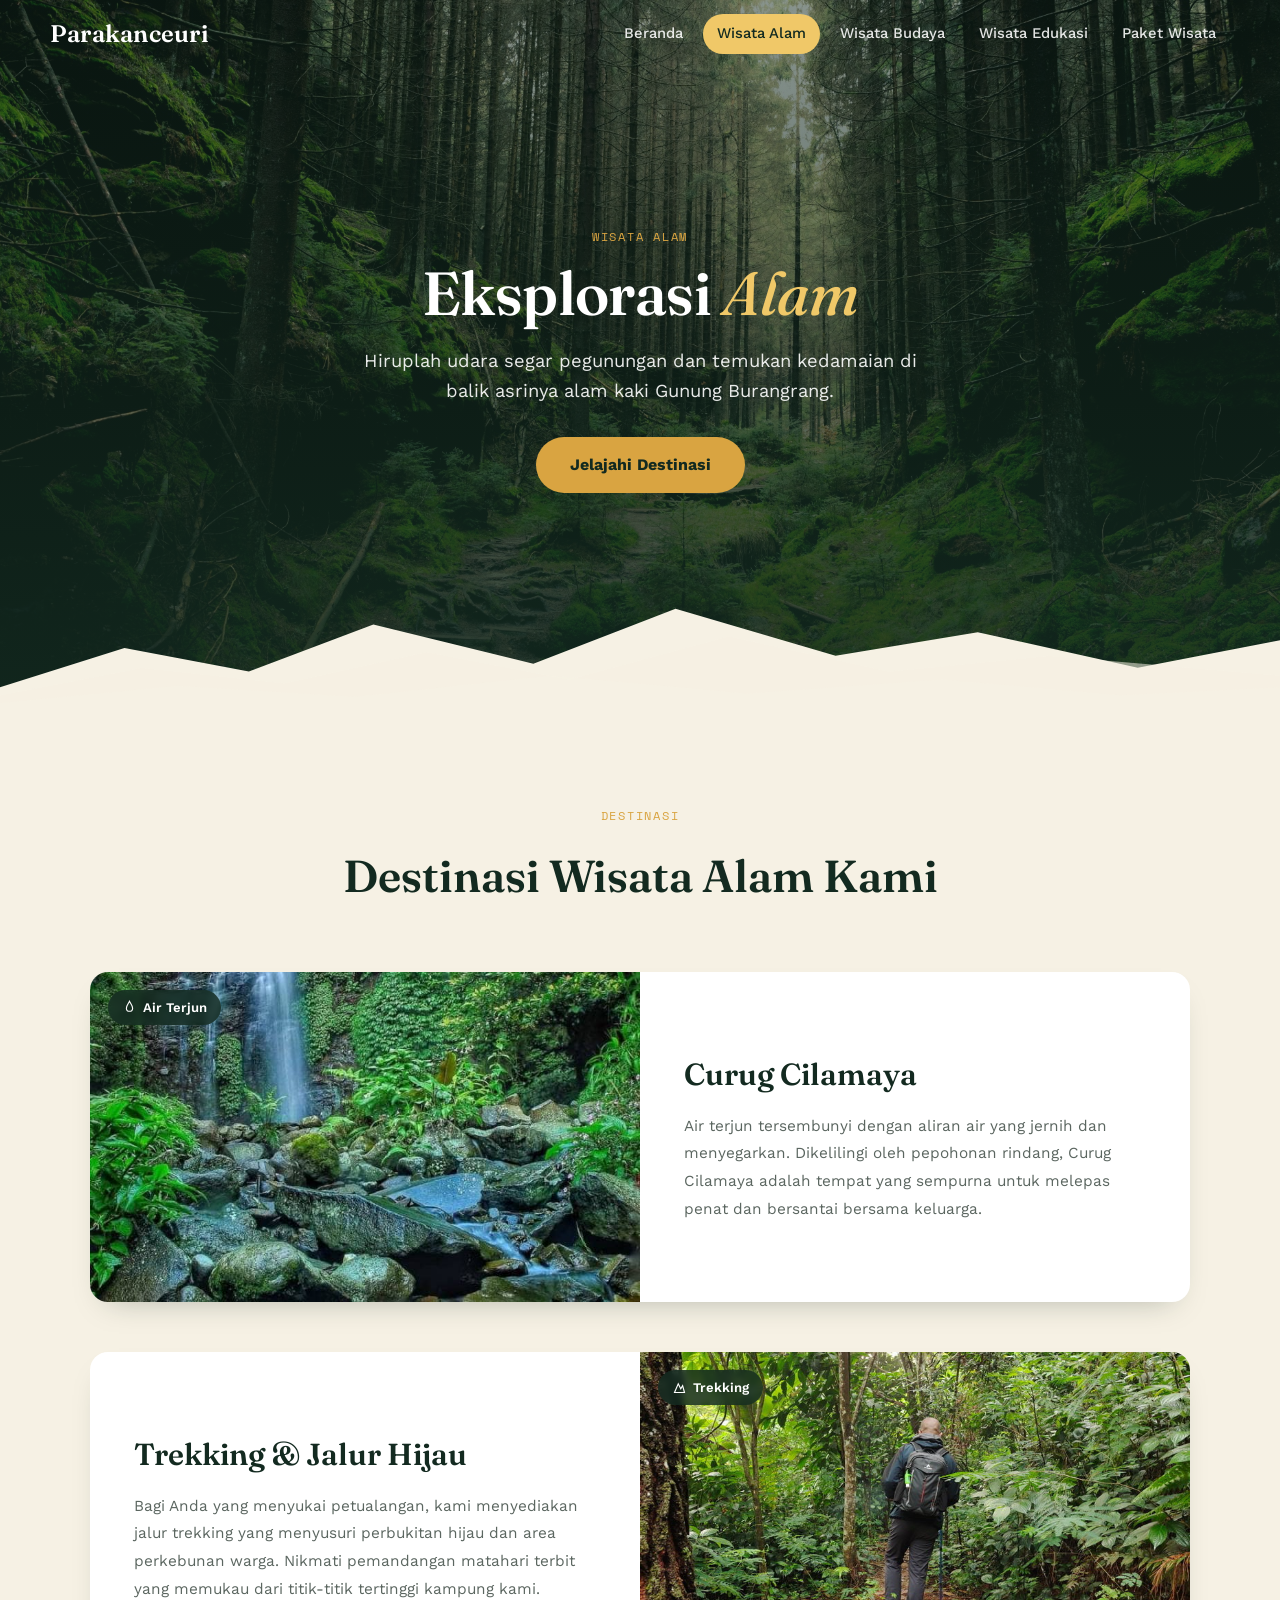
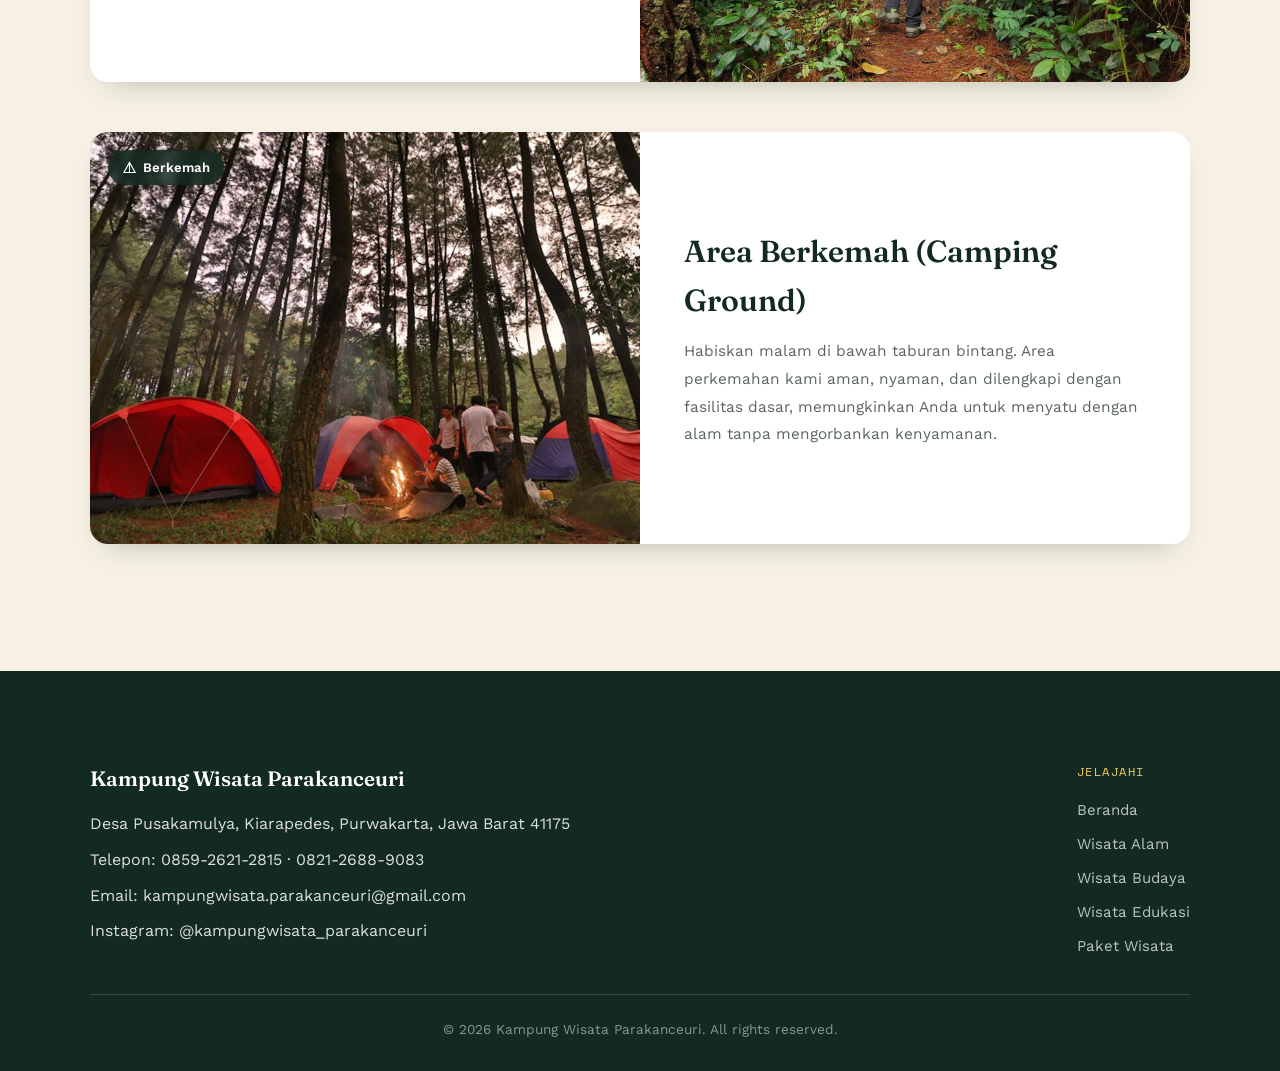
==== commit ea836779: "ubah logo di tab" ====
--- a/alam.html
+++ b/alam.html
@@ -6,6 +6,7 @@
     <title>Wisata Alam - Parakanceuri</title>
     <meta name="description" content="Jelajahi wisata alam Kampung Wisata Parakanceuri: Curug Cilamaya, jalur trekking perbukitan, dan area berkemah di kaki Gunung Burangrang.">
 
+    <link rel="icon" type="image/png" href="assets/images/logo-parakanceuri.png">
     <link rel="preconnect" href="https://fonts.googleapis.com">
     <link rel="preconnect" href="https://fonts.gstatic.com" crossorigin>
     <link href="https://fonts.googleapis.com/css2?family=Fraunces:ital,opsz,wght@0,9..144,500;0,9..144,600;0,9..144,700;0,9..144,900;1,9..144,500;1,9..144,600&family=Work+Sans:wght@400;500;600;700&family=Space+Mono:wght@400;700&display=swap" rel="stylesheet">
@@ -62,71 +63,9 @@
             <!-- Destinasi 1 -->
             <div class="destinasi-item reveal">
                 <div class="destinasi-media">
-                    <img src="assets/images/pertanian pusakamulya.jpg" alt="Pertanian" loading="lazy">
+                    <img src="assets/images/curug cilamaya.jpg" alt="Curug Cilamaya" loading="lazy">
                     <span class="destinasi-tag">
                         <svg viewBox="0 0 24 24" fill="none" stroke="currentColor" stroke-width="1.8"><path d="M12 2c2 4 5 7 5 11a5 5 0 0 1-10 0c0-4 3-7 5-11Z"/></svg>
-                        Pertanian
-                    </span>
-                </div>
-                <div class="item-info">
-                    <h3>Pertanian</h3>
-                    <p>Pertanian di Kampung Wisata
-                    Parakanceuri meliputi padi organik,
-                    kacang panjang, dan palawija.
-                    Wisatawan dapat belajar menanam,
-                    memanen, dan mengenal pertanian
-                    ramah lingkungan.</p>
-                </div>
-            </div>
-
-            <!-- Destinasi 2 -->
-            <div class="destinasi-item reverse reveal">
-                <div class="destinasi-media">
-                    <img src="assets/images/perkebunan teh.jpg" alt="Perkebunan Teh" loading="lazy">
-                    <span class="destinasi-tag">
-                        <svg viewBox="0 0 24 24" fill="none" stroke="currentColor" stroke-width="1.8"><path d="M4 20l6-14 4 8 3-5 3 11H4Z"/></svg>
-                        Perkebunan Teh
-                    </span>
-                </div>
-                <div class="item-info">
-                    <h3>Perkebunan Teh</h3>
-                    <p>Perkebunan teh di Parakanceuri
-                    menawarkan pemandangan hijau
-                    sekaligus sarana edukasi bagi
-                    wisatawan. Pengunjung dapat
-                    mempelajari jenis teh lokal dan
-                    proses pemetikan daun teh.</p>
-                </div>
-            </div>
-
-            <!-- Destinasi 3 -->
-            <div class="destinasi-item reveal">
-                <div class="destinasi-media">
-                    <img src="assets/images/palawija.jpg" alt="Palawija" loading="lazy">
-                    <span class="destinasi-tag">
-                        <svg viewBox="0 0 24 24" fill="none" stroke="currentColor" stroke-width="1.8"><path d="M12 2c2 4 5 7 5 11a5 5 0 0 1-10 0c0-4 3-7 5-11Z"/></svg>
-                        Palawija
-                    </span>
-                </div>
-                <div class="item-info">
-                    <h3>Palawija</h3>
-                    <p>Tanaman palawija di Kampung
-                    Wisata Parakanceuri meliputi
-                    jagung, kacang-kacangan, dan
-                    umbi-umbian. Wisatawan dapat
-                    melihat proses budidaya sekaligus
-                    belajar tentang pentingnya
-                    diversifikasi pertanian bagi
-                    ketahanan pangan.</p>
-                </div>
-            </div>
-
-            <!-- Destinasi 5 -->
-            <div class="destinasi-item reverse reveal">
-                <div class="destinasi-media">
-                    <img src="assets/images/curug cilamaya.jpg" alt="Curug Cilamaya" loading="lazy">
-                    <span class="destinasi-tag">
-                        <svg viewBox="0 0 24 24" fill="none" stroke="currentColor" stroke-width="1.8"><path d="M4 20l6-14 4 8 3-5 3 11H4Z"/></svg>
                         Air Terjun
                     </span>
                 </div>
@@ -136,12 +75,12 @@
                 </div>
             </div>
 
-            <!-- Destinasi 6-->
-            <div class="destinasi-item reveal">
+            <!-- Destinasi 2 -->
+            <div class="destinasi-item reverse reveal">
                 <div class="destinasi-media">
                     <img src="assets/images/trekking.jpg" alt="Trekking Perbukitan" loading="lazy">
                     <span class="destinasi-tag">
-                        <svg viewBox="0 0 24 24" fill="none" stroke="currentColor" stroke-width="1.8"><path d="M3 20 12 4l9 16H3Z"/><path d="M12 4v16"/></svg>
+                        <svg viewBox="0 0 24 24" fill="none" stroke="currentColor" stroke-width="1.8"><path d="M4 20l6-14 4 8 3-5 3 11H4Z"/></svg>
                         Trekking
                     </span>
                 </div>
@@ -151,28 +90,7 @@
                 </div>
             </div>
 
-            <!-- Destinasi 5 -->
-            <div class="destinasi-item reverse reveal">
-                <div class="destinasi-media">
-                    <img src="assets/images/aliran sungai.jpeg" alt="Aliran Sungai" loading="lazy">
-                    <span class="destinasi-tag">
-                        <svg viewBox="0 0 24 24" fill="none" stroke="currentColor" stroke-width="1.8"><path d="M4 20l6-14 4 8 3-5 3 11H4Z"/></svg>
-                        Aliran Sungai
-                    </span>
-                </div>
-                <div class="item-info">
-                    <h3>Aliran Sungai</h3>
-                    <p>Keberadaan aliran sungai di kawasan
-                        desa dapat dimanfaatkan sebagai
-                        wisata alam berbasis relaksasi dan
-                        aktivitas outdoor. Suasana air yang
-                        jernih serta lingkungan sekitar yang
-                        masih alami mampu memberikan
-                        pengalaman healing bagi wisatawan.</p>
-                </div>
-            </div>
-
-            <!-- Destinasi 8 -->
+            <!-- Destinasi 3 -->
             <div class="destinasi-item reveal">
                 <div class="destinasi-media">
                     <img src="assets/images/camping.jfif" alt="Area Berkemah" loading="lazy">
@@ -184,21 +102,6 @@
                 <div class="item-info">
                     <h3>Area Berkemah (Camping Ground)</h3>
                     <p>Habiskan malam di bawah taburan bintang. Area perkemahan kami aman, nyaman, dan dilengkapi dengan fasilitas dasar, memungkinkan Anda untuk menyatu dengan alam tanpa mengorbankan kenyamanan.</p>
-                </div>
-            </div>
-
-            <!-- Destinasi 7 -->
-            <div class="destinasi-item reverse reveal">
-                <div class="destinasi-media">
-                    <img src="assets/images/perbukitan hijau.jpg" alt="Perbukitan" loading="lazy">
-                    <span class="destinasi-tag">
-                        <svg viewBox="0 0 24 24" fill="none" stroke="currentColor" stroke-width="1.8"><path d="M4 20l6-14 4 8 3-5 3 11H4Z"/></svg>
-                        Perbukitan
-                    </span>
-                </div>
-                <div class="item-info">
-                    <h3>Perbukitan Hijau</h3>
-                    <p>Wilayah perbukitan dengan panorama alam yang indah menjadi salah satu daya tarik utama desa wisata. Area ini berpotensi dijadikan tempat menikmati sunrise/sunset, camping, tracking ringan, maupun spot fotografi alam.</p>
                 </div>
             </div>
         </div>
@@ -214,50 +117,10 @@
         <div class="footer-inner">
             <div class="footer-info">
                 <h3>Kampung Wisata Parakanceuri</h3>
-                <p>
-                    <svg class="footer-icon" viewBox="0 0 24 24" fill="none"
-                        stroke="currentColor" stroke-width="2"
-                        stroke-linecap="round" stroke-linejoin="round">
-                        <path d="M21 10c0 7-9 12-9 12S3 17 3 10a9 9 0 1 1 18 0z"/>
-                        <circle cx="12" cy="10" r="3"/>
-                    </svg>
-                    Desa Pusakamulya, Kiarapedes, Purwakarta, Jawa Barat 41175</p>
-                <p>
-                    <svg class="footer-icon" viewBox="0 0 24 24" fill="none" stroke="currentColor" stroke-width="2" stroke-linecap="round" stroke-linejoin="round">
-                        <path d="M22 16.92v3a2 2 0 0 1-2.18 2A19.8 19.8 0 0 1 11.2 18.9a19.5 19.5 0 0 1-6-6A19.8 19.8 0 0 1 2.08 4.18 2 2 0 0 1 4.06 2h3a2 2 0 0 1 2 1.72c.12.9.33 1.77.62 2.61a2 2 0 0 1-.45 2.11L8.1 9.91a16 16 0 0 0 6 6l1.47-1.13a2 2 0 0 1 2.11-.45c.84.29 1.71.5 2.61.62A2 2 0 0 1 22 16.92z"/>
-                    </svg>
-                    0859-2621-2815 &middot; 0821-2688-9083</p>
-                <p>
-                    <svg class="footer-icon" viewBox="0 0 24 24" fill="none" stroke="currentColor" stroke-width="1.8">
-                        <path d="M4 4h16v16H4z"/>
-                        <path d="m4 7 8 6 8-6"/>
-                    </svg>
-                    <a href="mailto:kampungwisata.parakanceuri@gmail.com">
-                        kampungwisata.parakanceuri@gmail.com
-                    </a>
-                </p>
-
-                <p>
-                    <svg class="footer-icon" viewBox="0 0 24 24" fill="none" stroke="currentColor" stroke-width="2" stroke-linecap="round" stroke-linejoin="round">
-                        <rect x="3" y="3" width="18" height="18" rx="5"/>
-                        <circle cx="12" cy="12" r="4"/>
-                        <circle cx="17.5" cy="6.5" r="1"/>
-                    </svg>
-
-                    <a href="https://www.instagram.com/kampungwisata_parakanceuri" target="_blank">
-                        @kampungwisata_parakanceuri
-                    </a>
-                </p>
-
-                <p>
-                    <svg class="footer-icon" viewBox="0 0 24 24" fill="currentColor">
-                        <path d="M19.59 6.69a4.83 4.83 0 0 1-3.77-4.18h-3.1v12.57a2.79 2.79 0 1 1-2.79-2.79c.22 0 .43.03.63.07V9.2a5.9 5.9 0 1 0 5.26 5.88V8.73a7.9 7.9 0 0 0 4.77 1.6V6.69z"/>
-                    </svg>
-
-                    <a href="https://www.tiktok.com/@kampungparakanceuri36" target="_blank">
-                        @kampungparakanceuri36
-                    </a>
-                </p>
+                <p>Desa Pusakamulya, Kiarapedes, Purwakarta, Jawa Barat 41175</p>
+                <p>Telepon: 0859-2621-2815 &middot; 0821-2688-9083</p>
+                <p>Email: kampungwisata.parakanceuri@gmail.com</p>
+                <p>Instagram: @kampungwisata_parakanceuri</p>
             </div>
 
             <div class="footer-nav">
--- a/assets/css/alam.css
+++ b/assets/css/alam.css
@@ -472,70 +472,109 @@
     }
 }
 
-/* Mobile: hamburger nav + stacked destinasi */
+/* Mobile: hamburger nav */
 @media (max-width: 768px) {
     :root { --nav-h: 68px; }
 
-    .nav-toggle {
-        display: flex;
-    }
-
-    .nav-links {
+    .nav-toggle{
+        display:flex; 
+        align-items:center;
+        justify-content:center;
+
+        border-radius:50%;
+        background:rgba(255,255,255,.05);
+    }
+
+    .nav-links{
         position: fixed;
         top: 0;
         right: 0;
-        height: 100svh;
-        width: min(78vw, 320px);
-        background-color: var(--forest-900);
-        flex-direction: column;
-        justify-content: center;
-        align-items: flex-start;
-        gap: 6px;
-        padding: 0 36px;
-        transform: translateX(100%);
-        transition: transform 0.4s var(--ease);
-        box-shadow: -20px 0 40px rgba(0, 0, 0, 0.25);
+        width: min(80vw, 340px);
+        height: 100vh;
+
+        background: rgba(19,42,32,.98);
+        backdrop-filter: blur(10px);
+
+        display:flex;
+        flex-direction:column;
+        align-items:stretch;
+        justify-content:flex-start;
+
+        padding:90px 24px 30px;
+        gap:12px;
+
+        transform:translateX(100%);
+        transition:.35s ease;
+
+        box-shadow:-10px 0 30px rgba(0,0,0,.3);
     }
 
     .nav-links.open {
         transform: translateX(0);
     }
 
-    .nav-links a {
-        width: 100%;
-        padding: 14px 8px;
-        font-size: 1.05rem;
-        border-bottom: 1px solid rgba(255, 255, 255, 0.08);
-    }
-
-    .nav-links a.current {
-        background-color: transparent;
-        color: var(--gold-300);
-    }
-
-    .hero-alam {
+    .nav-links a{
+        width:100%;
+        padding:16px 20px;
+
+        border-radius:16px;
+
+        font-size:1rem;
+        font-weight:600;
+
+        background:rgba(255,255,255,.03);
+        border:1px solid rgba(255,255,255,.05);
+
+        transition:.25s;
+    }
+
+    .nav-links a:hover{
+    background:rgba(255,255,255,.08);
+    }
+
+    .nav-links a.current{
+        background:rgba(240,200,104,.15);
+        color:var(--gold-300);
+
+        border:1px solid rgba(240,200,104,.35);
+    }
+
+    .hero {
         padding-top: calc(var(--nav-h) + 30px);
     }
 
-    .destinasi-item, .destinasi-item.reverse {
+    .destinasi-item,
+    .destinasi-item.reverse{
         flex-direction: column;
     }
 
-    .destinasi-media, .item-info {
-        width: 100%;
-    }
-
-    .destinasi-media img {
-        min-height: 220px;
-    }
-
-    .item-info {
-        padding: 26px;
+    .destinasi-media,
+    .item-info{
+        width:100%;
+    }
+
+    .destinasi-media img{
+        min-height:220px;
+        height:220px;
+    }
+
+    .item-info{
+        padding:24px;
     }
 
     .footer-inner {
         flex-direction: column;
         gap: 30px;
+    }
+
+    .footer-info p{
+        gap:8px;
+    }
+
+    .footer-icon{
+        width:18px;
+        height:18px;
+        min-width:18px;
     }
 }
 
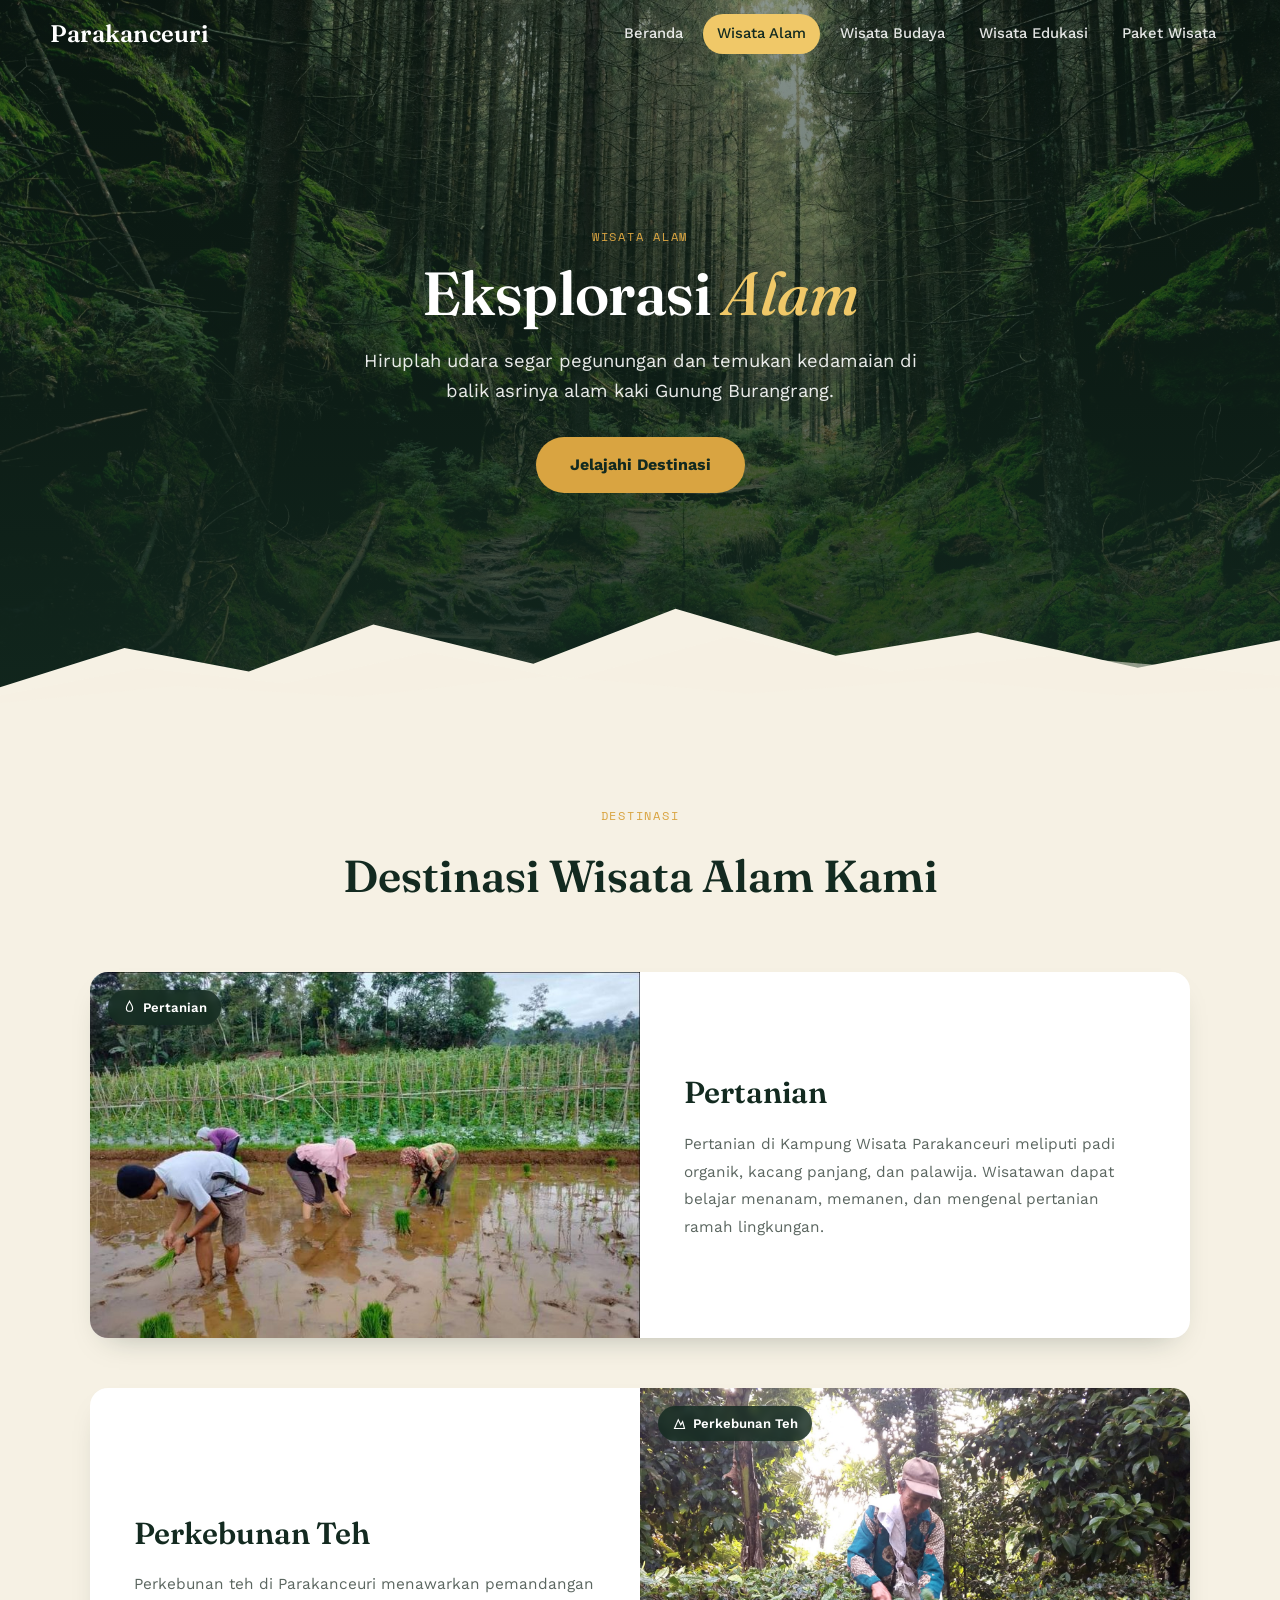
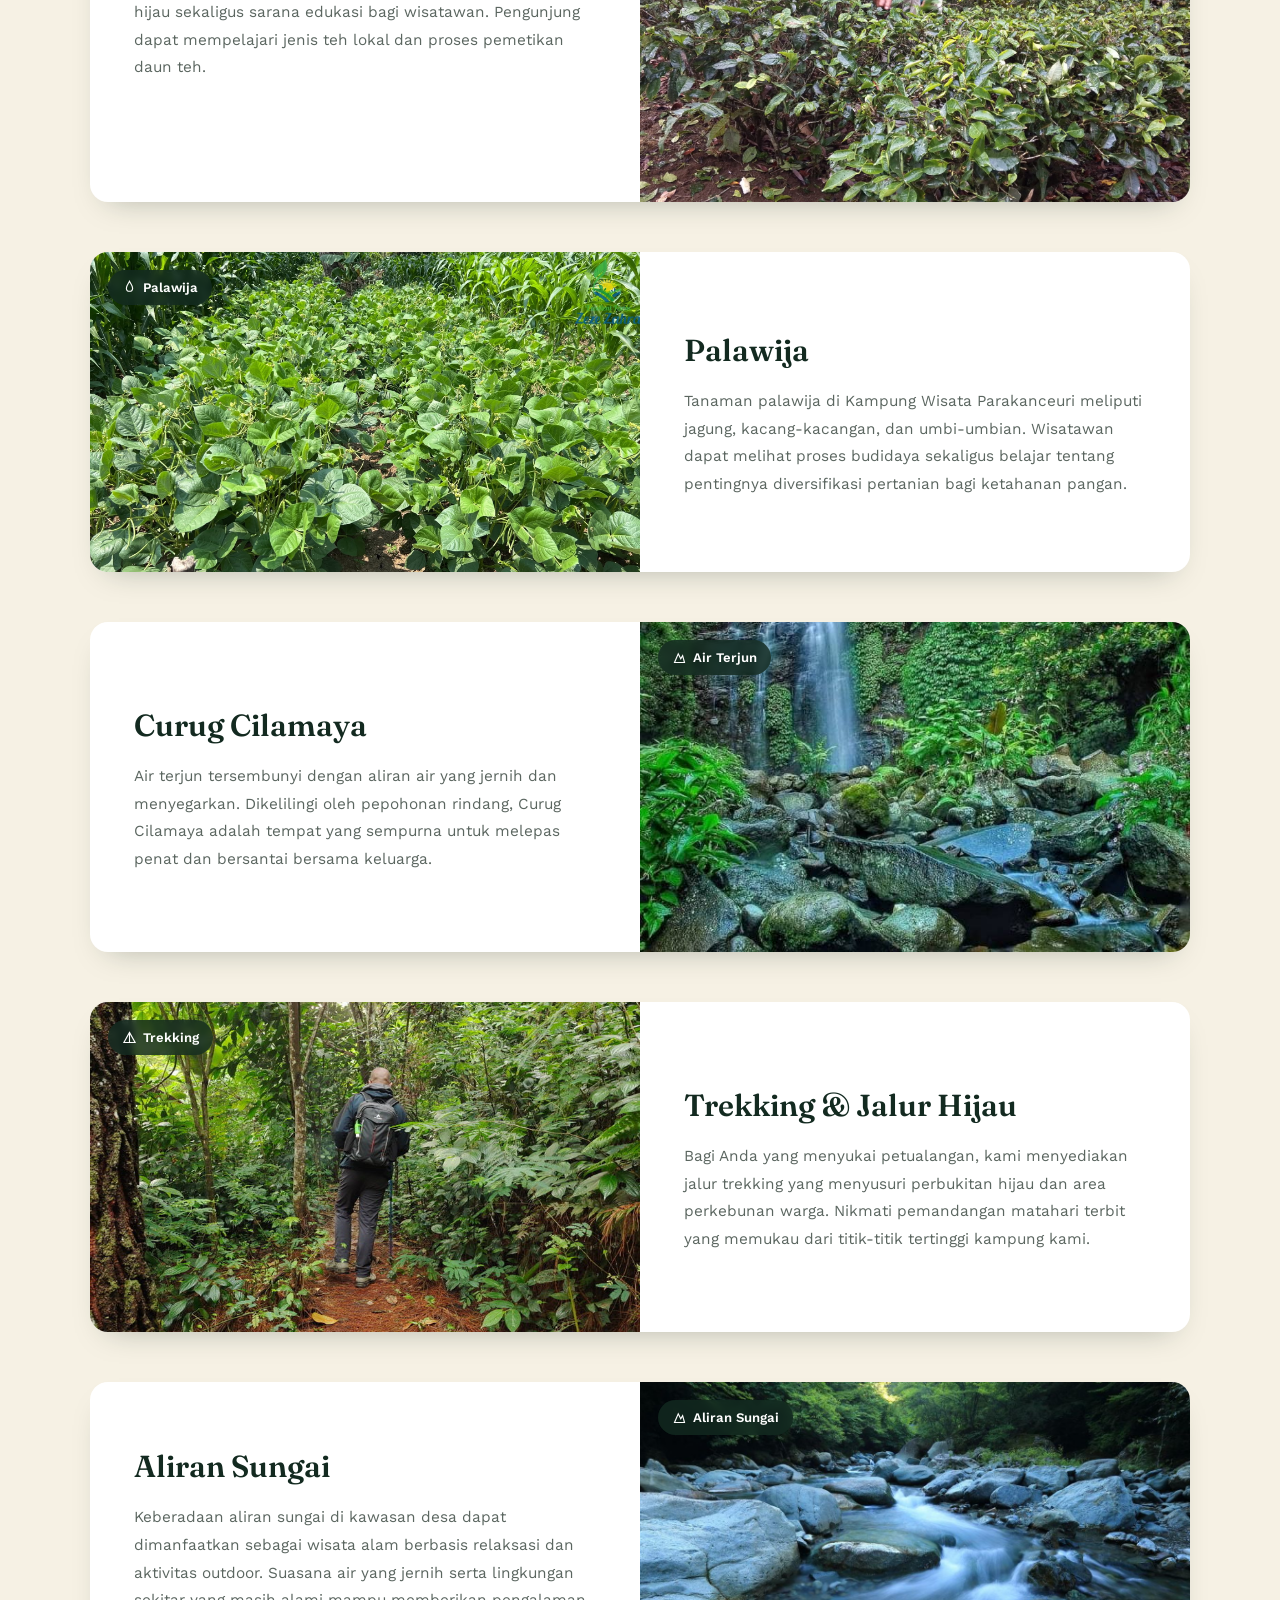
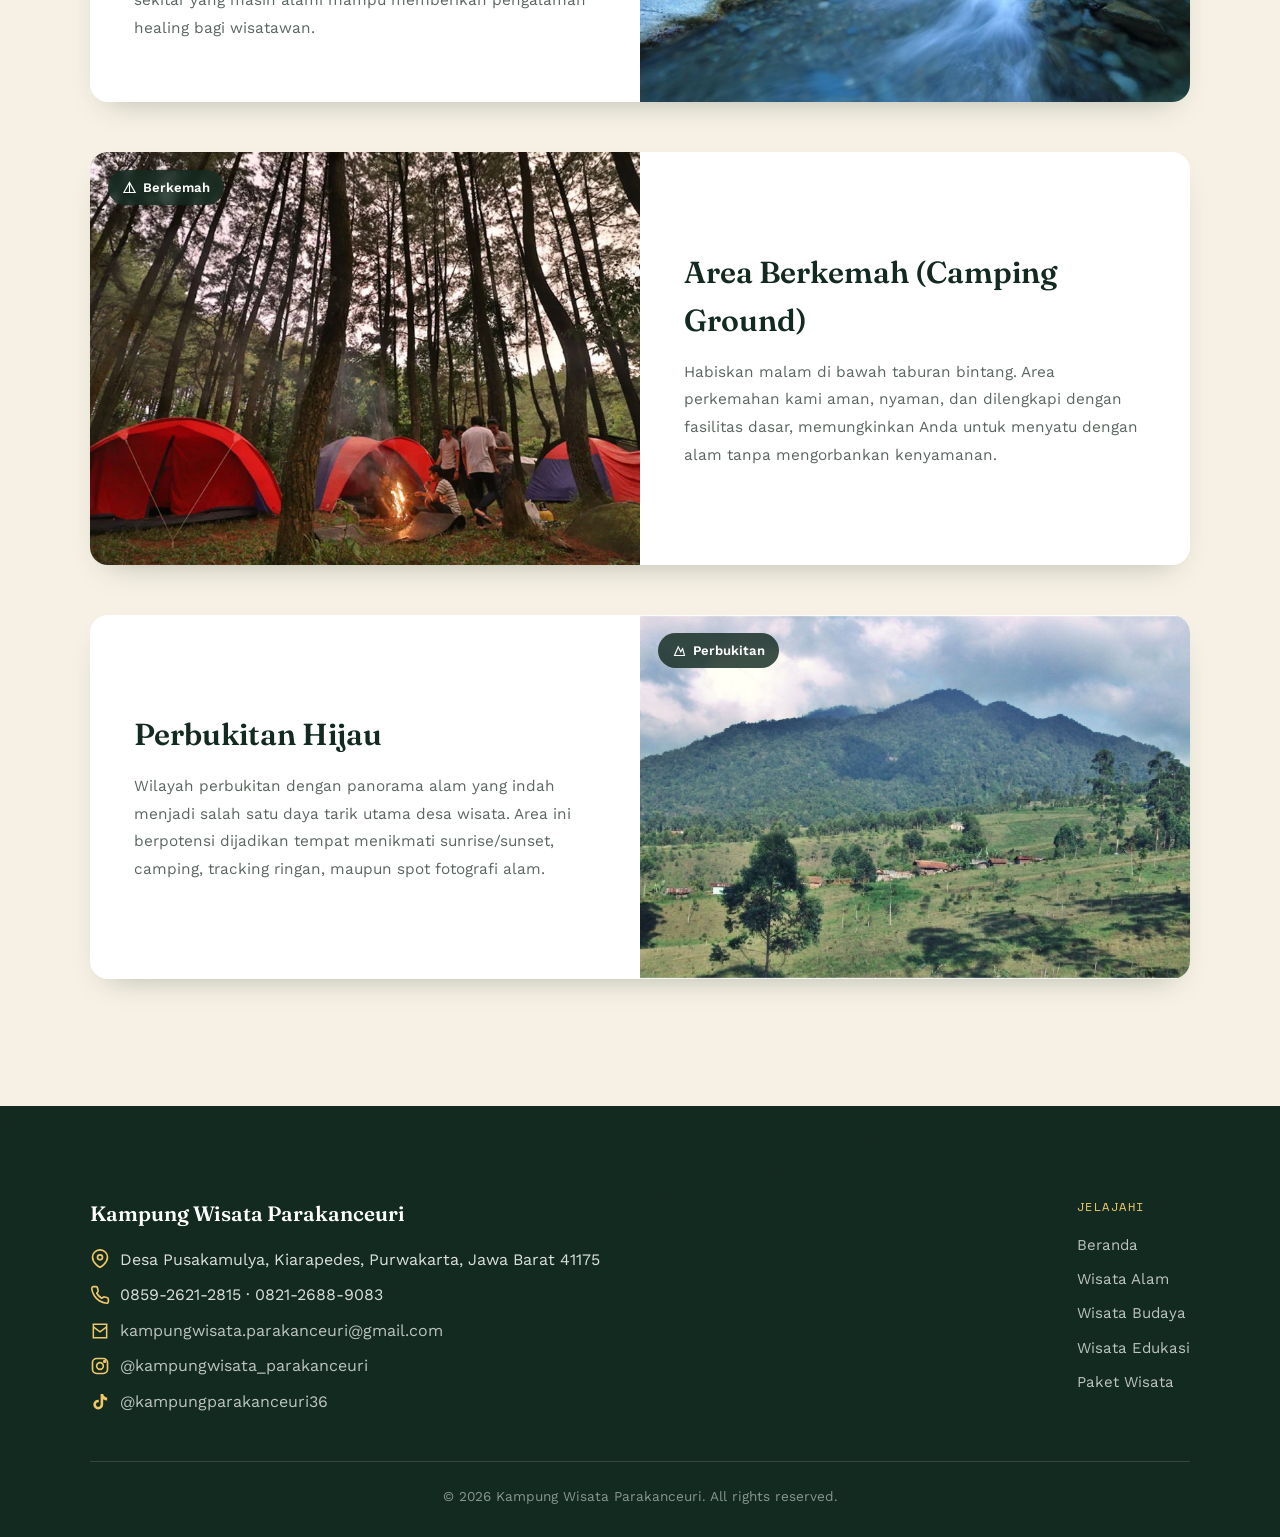
==== commit 203ed7f5: "ubah logo" ====
--- a/alam.html
+++ b/alam.html
@@ -63,9 +63,71 @@
             <!-- Destinasi 1 -->
             <div class="destinasi-item reveal">
                 <div class="destinasi-media">
+                    <img src="assets/images/pertanian pusakamulya.jpg" alt="Pertanian" loading="lazy">
+                    <span class="destinasi-tag">
+                        <svg viewBox="0 0 24 24" fill="none" stroke="currentColor" stroke-width="1.8"><path d="M12 2c2 4 5 7 5 11a5 5 0 0 1-10 0c0-4 3-7 5-11Z"/></svg>
+                        Pertanian
+                    </span>
+                </div>
+                <div class="item-info">
+                    <h3>Pertanian</h3>
+                    <p>Pertanian di Kampung Wisata
+                    Parakanceuri meliputi padi organik,
+                    kacang panjang, dan palawija.
+                    Wisatawan dapat belajar menanam,
+                    memanen, dan mengenal pertanian
+                    ramah lingkungan.</p>
+                </div>
+            </div>
+
+            <!-- Destinasi 2 -->
+            <div class="destinasi-item reverse reveal">
+                <div class="destinasi-media">
+                    <img src="assets/images/perkebunan teh.jpg" alt="Perkebunan Teh" loading="lazy">
+                    <span class="destinasi-tag">
+                        <svg viewBox="0 0 24 24" fill="none" stroke="currentColor" stroke-width="1.8"><path d="M4 20l6-14 4 8 3-5 3 11H4Z"/></svg>
+                        Perkebunan Teh
+                    </span>
+                </div>
+                <div class="item-info">
+                    <h3>Perkebunan Teh</h3>
+                    <p>Perkebunan teh di Parakanceuri
+                    menawarkan pemandangan hijau
+                    sekaligus sarana edukasi bagi
+                    wisatawan. Pengunjung dapat
+                    mempelajari jenis teh lokal dan
+                    proses pemetikan daun teh.</p>
+                </div>
+            </div>
+
+            <!-- Destinasi 3 -->
+            <div class="destinasi-item reveal">
+                <div class="destinasi-media">
+                    <img src="assets/images/palawija.jpg" alt="Palawija" loading="lazy">
+                    <span class="destinasi-tag">
+                        <svg viewBox="0 0 24 24" fill="none" stroke="currentColor" stroke-width="1.8"><path d="M12 2c2 4 5 7 5 11a5 5 0 0 1-10 0c0-4 3-7 5-11Z"/></svg>
+                        Palawija
+                    </span>
+                </div>
+                <div class="item-info">
+                    <h3>Palawija</h3>
+                    <p>Tanaman palawija di Kampung
+                    Wisata Parakanceuri meliputi
+                    jagung, kacang-kacangan, dan
+                    umbi-umbian. Wisatawan dapat
+                    melihat proses budidaya sekaligus
+                    belajar tentang pentingnya
+                    diversifikasi pertanian bagi
+                    ketahanan pangan.</p>
+                </div>
+            </div>
+
+            <!-- Destinasi 5 -->
+            <div class="destinasi-item reverse reveal">
+                <div class="destinasi-media">
                     <img src="assets/images/curug cilamaya.jpg" alt="Curug Cilamaya" loading="lazy">
                     <span class="destinasi-tag">
-                        <svg viewBox="0 0 24 24" fill="none" stroke="currentColor" stroke-width="1.8"><path d="M12 2c2 4 5 7 5 11a5 5 0 0 1-10 0c0-4 3-7 5-11Z"/></svg>
+                        <svg viewBox="0 0 24 24" fill="none" stroke="currentColor" stroke-width="1.8"><path d="M4 20l6-14 4 8 3-5 3 11H4Z"/></svg>
                         Air Terjun
                     </span>
                 </div>
@@ -75,12 +137,12 @@
                 </div>
             </div>
 
-            <!-- Destinasi 2 -->
-            <div class="destinasi-item reverse reveal">
+            <!-- Destinasi 6-->
+            <div class="destinasi-item reveal">
                 <div class="destinasi-media">
                     <img src="assets/images/trekking.jpg" alt="Trekking Perbukitan" loading="lazy">
                     <span class="destinasi-tag">
-                        <svg viewBox="0 0 24 24" fill="none" stroke="currentColor" stroke-width="1.8"><path d="M4 20l6-14 4 8 3-5 3 11H4Z"/></svg>
+                        <svg viewBox="0 0 24 24" fill="none" stroke="currentColor" stroke-width="1.8"><path d="M3 20 12 4l9 16H3Z"/><path d="M12 4v16"/></svg>
                         Trekking
                     </span>
                 </div>
@@ -90,7 +152,28 @@
                 </div>
             </div>
 
-            <!-- Destinasi 3 -->
+            <!-- Destinasi 5 -->
+            <div class="destinasi-item reverse reveal">
+                <div class="destinasi-media">
+                    <img src="assets/images/aliran sungai.jpeg" alt="Aliran Sungai" loading="lazy">
+                    <span class="destinasi-tag">
+                        <svg viewBox="0 0 24 24" fill="none" stroke="currentColor" stroke-width="1.8"><path d="M4 20l6-14 4 8 3-5 3 11H4Z"/></svg>
+                        Aliran Sungai
+                    </span>
+                </div>
+                <div class="item-info">
+                    <h3>Aliran Sungai</h3>
+                    <p>Keberadaan aliran sungai di kawasan
+                        desa dapat dimanfaatkan sebagai
+                        wisata alam berbasis relaksasi dan
+                        aktivitas outdoor. Suasana air yang
+                        jernih serta lingkungan sekitar yang
+                        masih alami mampu memberikan
+                        pengalaman healing bagi wisatawan.</p>
+                </div>
+            </div>
+
+            <!-- Destinasi 8 -->
             <div class="destinasi-item reveal">
                 <div class="destinasi-media">
                     <img src="assets/images/camping.jfif" alt="Area Berkemah" loading="lazy">
@@ -102,6 +185,21 @@
                 <div class="item-info">
                     <h3>Area Berkemah (Camping Ground)</h3>
                     <p>Habiskan malam di bawah taburan bintang. Area perkemahan kami aman, nyaman, dan dilengkapi dengan fasilitas dasar, memungkinkan Anda untuk menyatu dengan alam tanpa mengorbankan kenyamanan.</p>
+                </div>
+            </div>
+
+            <!-- Destinasi 7 -->
+            <div class="destinasi-item reverse reveal">
+                <div class="destinasi-media">
+                    <img src="assets/images/perbukitan hijau.jpg" alt="Perbukitan" loading="lazy">
+                    <span class="destinasi-tag">
+                        <svg viewBox="0 0 24 24" fill="none" stroke="currentColor" stroke-width="1.8"><path d="M4 20l6-14 4 8 3-5 3 11H4Z"/></svg>
+                        Perbukitan
+                    </span>
+                </div>
+                <div class="item-info">
+                    <h3>Perbukitan Hijau</h3>
+                    <p>Wilayah perbukitan dengan panorama alam yang indah menjadi salah satu daya tarik utama desa wisata. Area ini berpotensi dijadikan tempat menikmati sunrise/sunset, camping, tracking ringan, maupun spot fotografi alam.</p>
                 </div>
             </div>
         </div>
@@ -117,10 +215,50 @@
         <div class="footer-inner">
             <div class="footer-info">
                 <h3>Kampung Wisata Parakanceuri</h3>
-                <p>Desa Pusakamulya, Kiarapedes, Purwakarta, Jawa Barat 41175</p>
-                <p>Telepon: 0859-2621-2815 &middot; 0821-2688-9083</p>
-                <p>Email: kampungwisata.parakanceuri@gmail.com</p>
-                <p>Instagram: @kampungwisata_parakanceuri</p>
+                <p>
+                    <svg class="footer-icon" viewBox="0 0 24 24" fill="none"
+                        stroke="currentColor" stroke-width="2"
+                        stroke-linecap="round" stroke-linejoin="round">
+                        <path d="M21 10c0 7-9 12-9 12S3 17 3 10a9 9 0 1 1 18 0z"/>
+                        <circle cx="12" cy="10" r="3"/>
+                    </svg>
+                    Desa Pusakamulya, Kiarapedes, Purwakarta, Jawa Barat 41175</p>
+                <p>
+                    <svg class="footer-icon" viewBox="0 0 24 24" fill="none" stroke="currentColor" stroke-width="2" stroke-linecap="round" stroke-linejoin="round">
+                        <path d="M22 16.92v3a2 2 0 0 1-2.18 2A19.8 19.8 0 0 1 11.2 18.9a19.5 19.5 0 0 1-6-6A19.8 19.8 0 0 1 2.08 4.18 2 2 0 0 1 4.06 2h3a2 2 0 0 1 2 1.72c.12.9.33 1.77.62 2.61a2 2 0 0 1-.45 2.11L8.1 9.91a16 16 0 0 0 6 6l1.47-1.13a2 2 0 0 1 2.11-.45c.84.29 1.71.5 2.61.62A2 2 0 0 1 22 16.92z"/>
+                    </svg>
+                    0859-2621-2815 &middot; 0821-2688-9083</p>
+                <p>
+                    <svg class="footer-icon" viewBox="0 0 24 24" fill="none" stroke="currentColor" stroke-width="1.8">
+                        <path d="M4 4h16v16H4z"/>
+                        <path d="m4 7 8 6 8-6"/>
+                    </svg>
+                    <a href="mailto:kampungwisata.parakanceuri@gmail.com">
+                        kampungwisata.parakanceuri@gmail.com
+                    </a>
+                </p>
+
+                <p>
+                    <svg class="footer-icon" viewBox="0 0 24 24" fill="none" stroke="currentColor" stroke-width="2" stroke-linecap="round" stroke-linejoin="round">
+                        <rect x="3" y="3" width="18" height="18" rx="5"/>
+                        <circle cx="12" cy="12" r="4"/>
+                        <circle cx="17.5" cy="6.5" r="1"/>
+                    </svg>
+
+                    <a href="https://www.instagram.com/kampungwisata_parakanceuri" target="_blank">
+                        @kampungwisata_parakanceuri
+                    </a>
+                </p>
+
+                <p>
+                    <svg class="footer-icon" viewBox="0 0 24 24" fill="currentColor">
+                        <path d="M19.59 6.69a4.83 4.83 0 0 1-3.77-4.18h-3.1v12.57a2.79 2.79 0 1 1-2.79-2.79c.22 0 .43.03.63.07V9.2a5.9 5.9 0 1 0 5.26 5.88V8.73a7.9 7.9 0 0 0 4.77 1.6V6.69z"/>
+                    </svg>
+
+                    <a href="https://www.tiktok.com/@kampungparakanceuri36" target="_blank">
+                        @kampungparakanceuri36
+                    </a>
+                </p>
             </div>
 
             <div class="footer-nav">
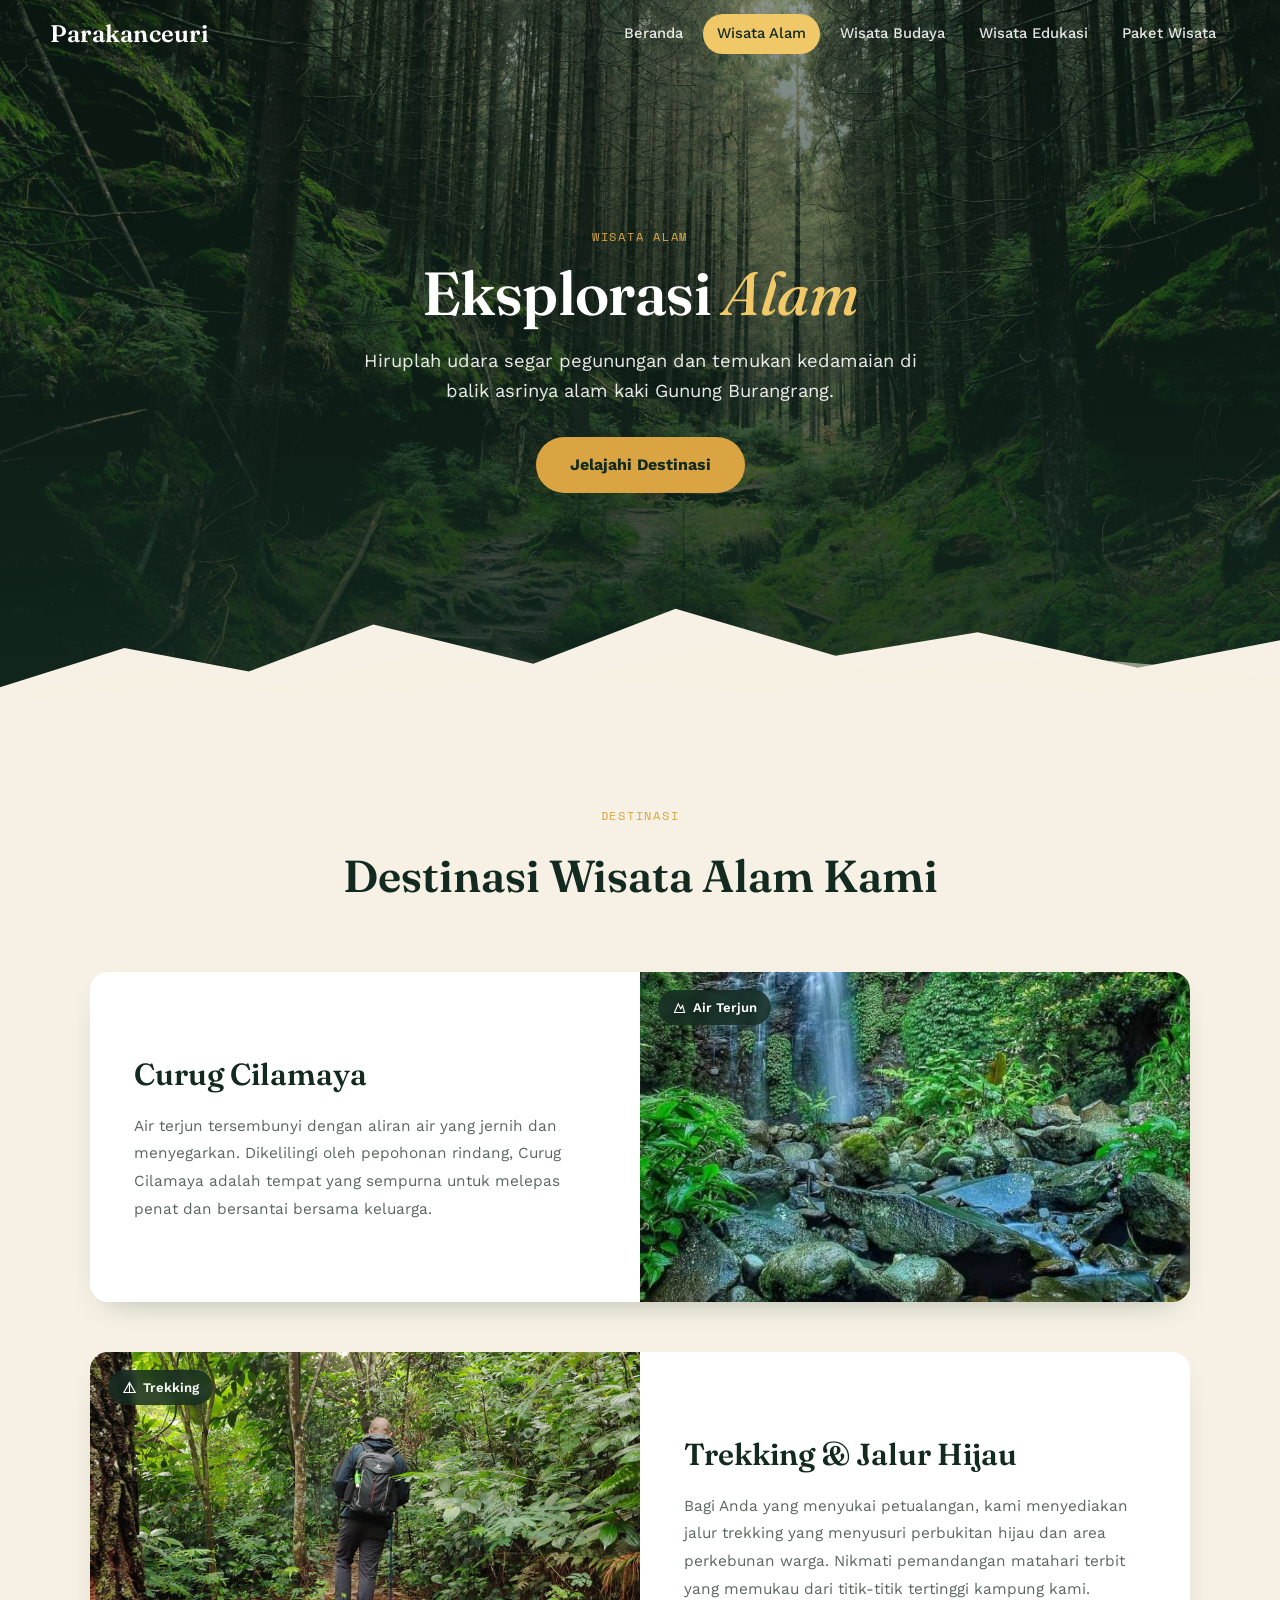
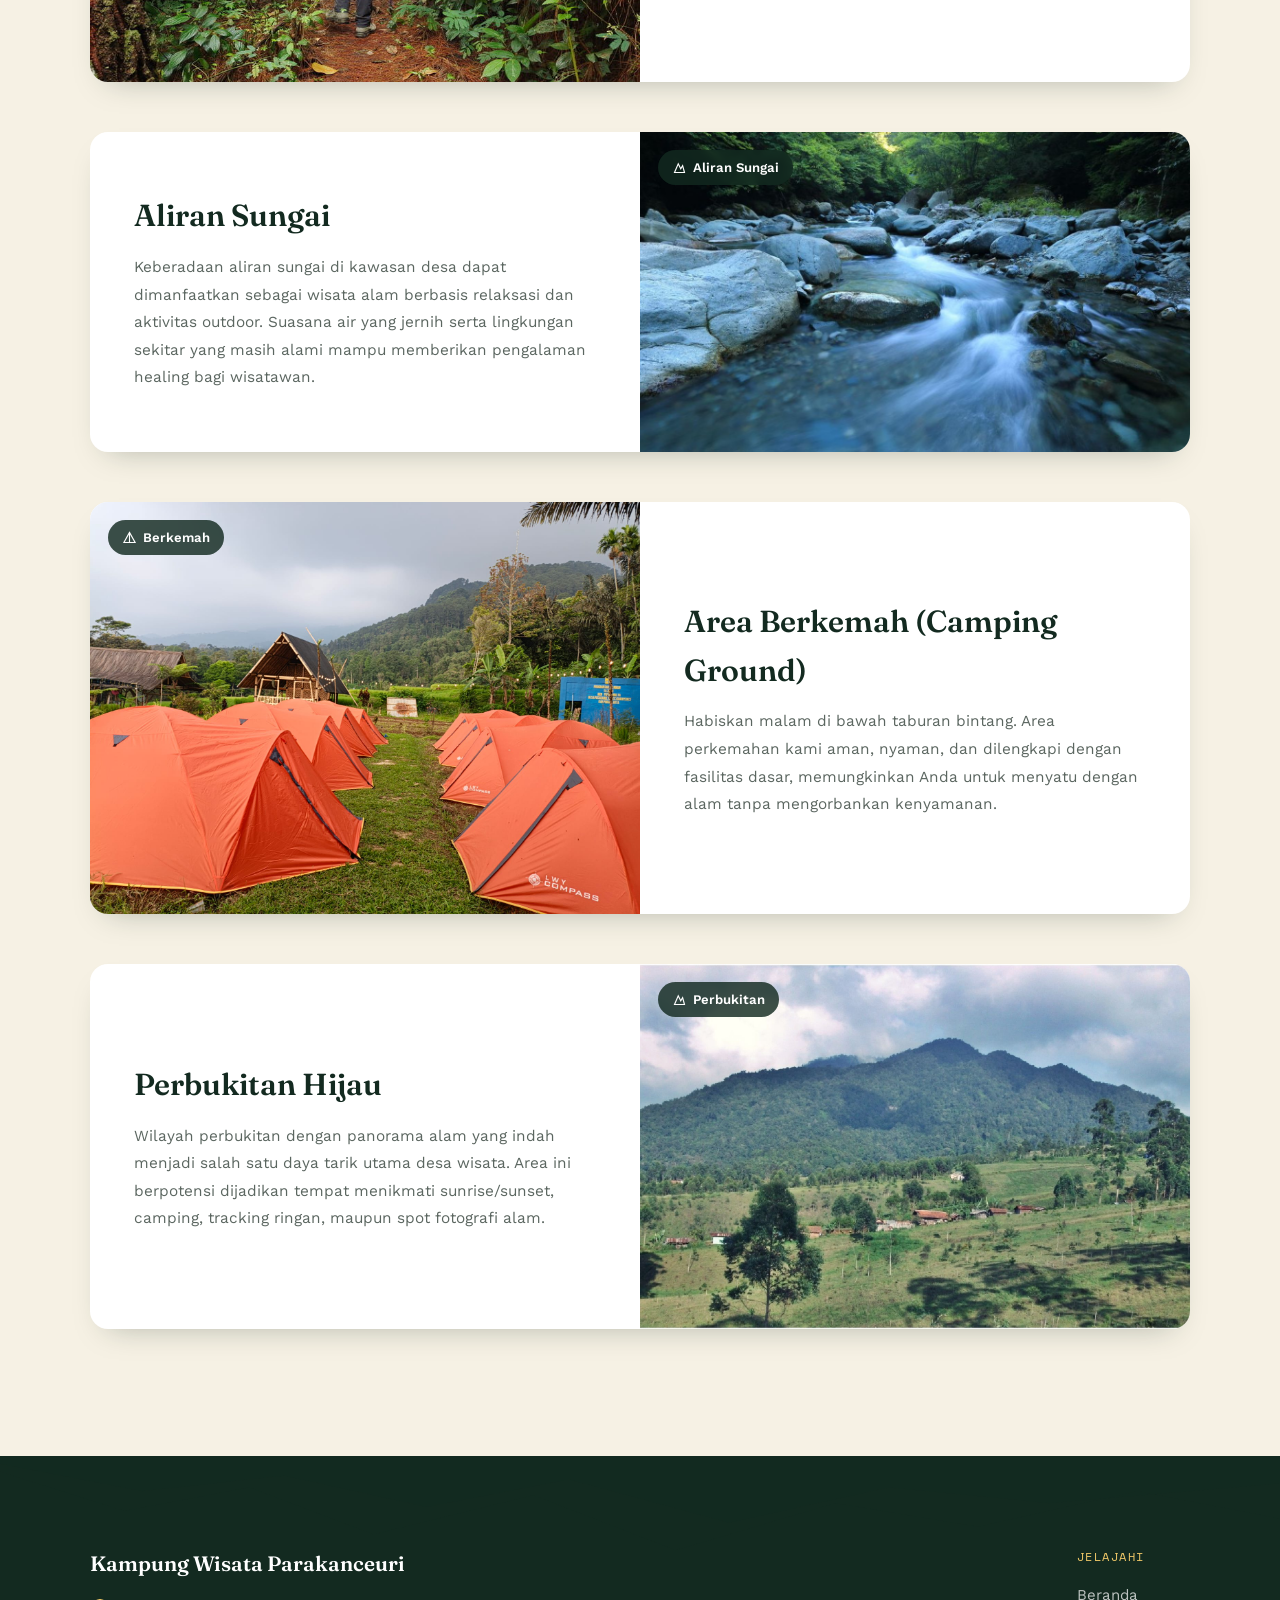
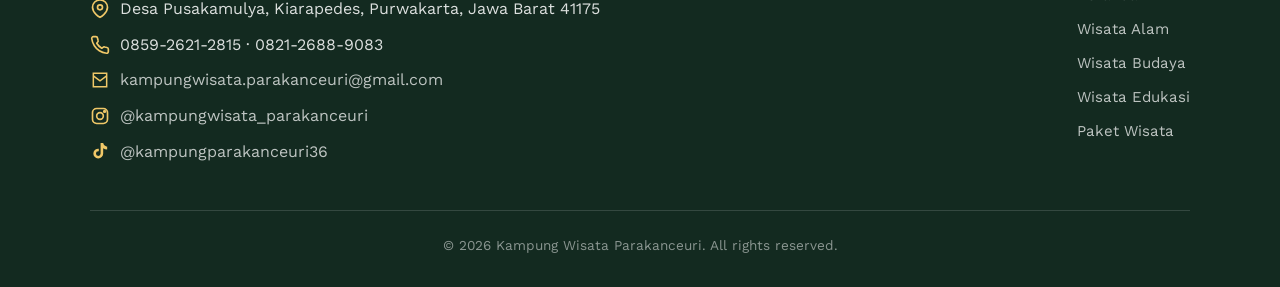
==== commit 86129291: "revisi page alam" ====
--- a/alam.html
+++ b/alam.html
@@ -60,69 +60,8 @@
         </div>
 
         <div class="destinasi-grid">
+
             <!-- Destinasi 1 -->
-            <div class="destinasi-item reveal">
-                <div class="destinasi-media">
-                    <img src="assets/images/pertanian pusakamulya.jpg" alt="Pertanian" loading="lazy">
-                    <span class="destinasi-tag">
-                        <svg viewBox="0 0 24 24" fill="none" stroke="currentColor" stroke-width="1.8"><path d="M12 2c2 4 5 7 5 11a5 5 0 0 1-10 0c0-4 3-7 5-11Z"/></svg>
-                        Pertanian
-                    </span>
-                </div>
-                <div class="item-info">
-                    <h3>Pertanian</h3>
-                    <p>Pertanian di Kampung Wisata
-                    Parakanceuri meliputi padi organik,
-                    kacang panjang, dan palawija.
-                    Wisatawan dapat belajar menanam,
-                    memanen, dan mengenal pertanian
-                    ramah lingkungan.</p>
-                </div>
-            </div>
-
-            <!-- Destinasi 2 -->
-            <div class="destinasi-item reverse reveal">
-                <div class="destinasi-media">
-                    <img src="assets/images/perkebunan teh.jpg" alt="Perkebunan Teh" loading="lazy">
-                    <span class="destinasi-tag">
-                        <svg viewBox="0 0 24 24" fill="none" stroke="currentColor" stroke-width="1.8"><path d="M4 20l6-14 4 8 3-5 3 11H4Z"/></svg>
-                        Perkebunan Teh
-                    </span>
-                </div>
-                <div class="item-info">
-                    <h3>Perkebunan Teh</h3>
-                    <p>Perkebunan teh di Parakanceuri
-                    menawarkan pemandangan hijau
-                    sekaligus sarana edukasi bagi
-                    wisatawan. Pengunjung dapat
-                    mempelajari jenis teh lokal dan
-                    proses pemetikan daun teh.</p>
-                </div>
-            </div>
-
-            <!-- Destinasi 3 -->
-            <div class="destinasi-item reveal">
-                <div class="destinasi-media">
-                    <img src="assets/images/palawija.jpg" alt="Palawija" loading="lazy">
-                    <span class="destinasi-tag">
-                        <svg viewBox="0 0 24 24" fill="none" stroke="currentColor" stroke-width="1.8"><path d="M12 2c2 4 5 7 5 11a5 5 0 0 1-10 0c0-4 3-7 5-11Z"/></svg>
-                        Palawija
-                    </span>
-                </div>
-                <div class="item-info">
-                    <h3>Palawija</h3>
-                    <p>Tanaman palawija di Kampung
-                    Wisata Parakanceuri meliputi
-                    jagung, kacang-kacangan, dan
-                    umbi-umbian. Wisatawan dapat
-                    melihat proses budidaya sekaligus
-                    belajar tentang pentingnya
-                    diversifikasi pertanian bagi
-                    ketahanan pangan.</p>
-                </div>
-            </div>
-
-            <!-- Destinasi 5 -->
             <div class="destinasi-item reverse reveal">
                 <div class="destinasi-media">
                     <img src="assets/images/curug cilamaya.jpg" alt="Curug Cilamaya" loading="lazy">
@@ -137,7 +76,7 @@
                 </div>
             </div>
 
-            <!-- Destinasi 6-->
+            <!-- Destinasi 2 -->
             <div class="destinasi-item reveal">
                 <div class="destinasi-media">
                     <img src="assets/images/trekking.jpg" alt="Trekking Perbukitan" loading="lazy">
@@ -152,7 +91,7 @@
                 </div>
             </div>
 
-            <!-- Destinasi 5 -->
+            <!-- Destinasi 3 -->
             <div class="destinasi-item reverse reveal">
                 <div class="destinasi-media">
                     <img src="assets/images/aliran sungai.jpeg" alt="Aliran Sungai" loading="lazy">
@@ -173,7 +112,7 @@
                 </div>
             </div>
 
-            <!-- Destinasi 8 -->
+            <!-- Destinasi 4 -->
             <div class="destinasi-item reveal">
                 <div class="destinasi-media">
                     <img src="assets/images/camping.jfif" alt="Area Berkemah" loading="lazy">
@@ -188,7 +127,7 @@
                 </div>
             </div>
 
-            <!-- Destinasi 7 -->
+            <!-- Destinasi 5 -->
             <div class="destinasi-item reverse reveal">
                 <div class="destinasi-media">
                     <img src="assets/images/perbukitan hijau.jpg" alt="Perbukitan" loading="lazy">
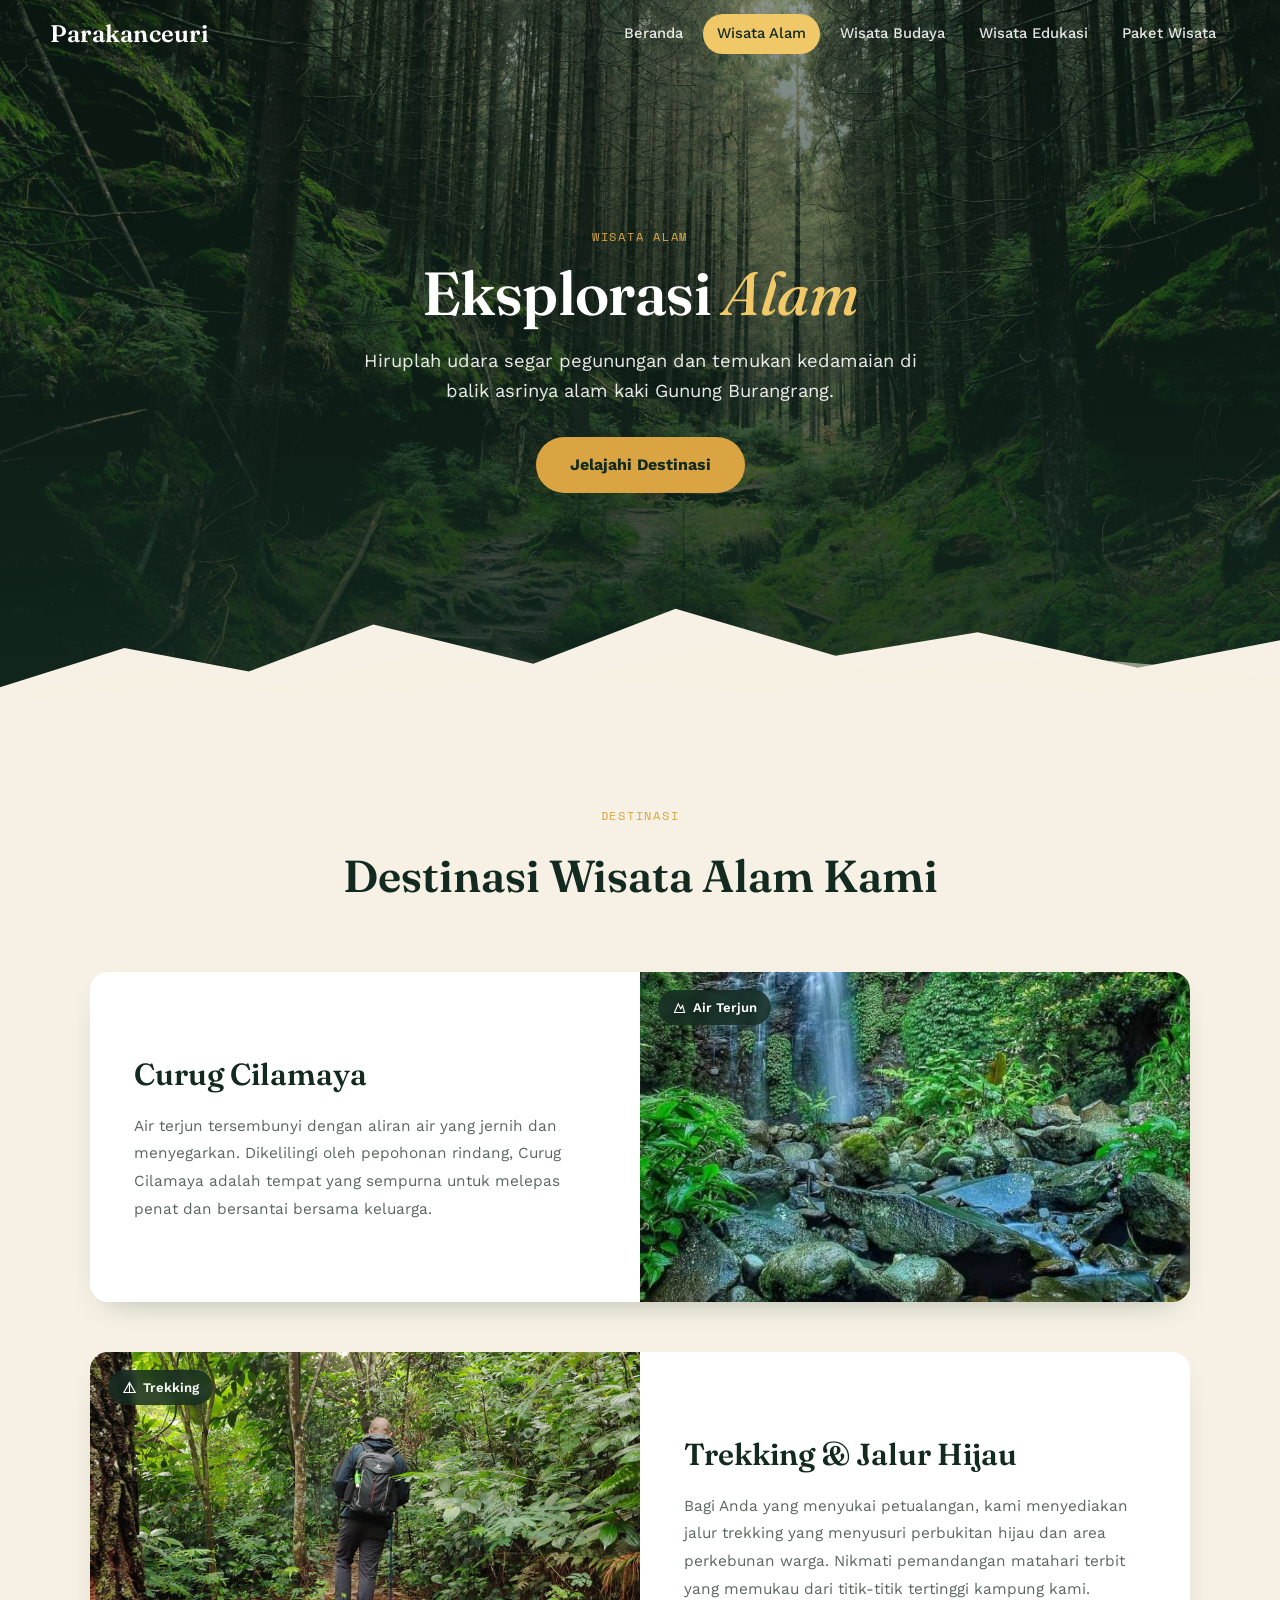
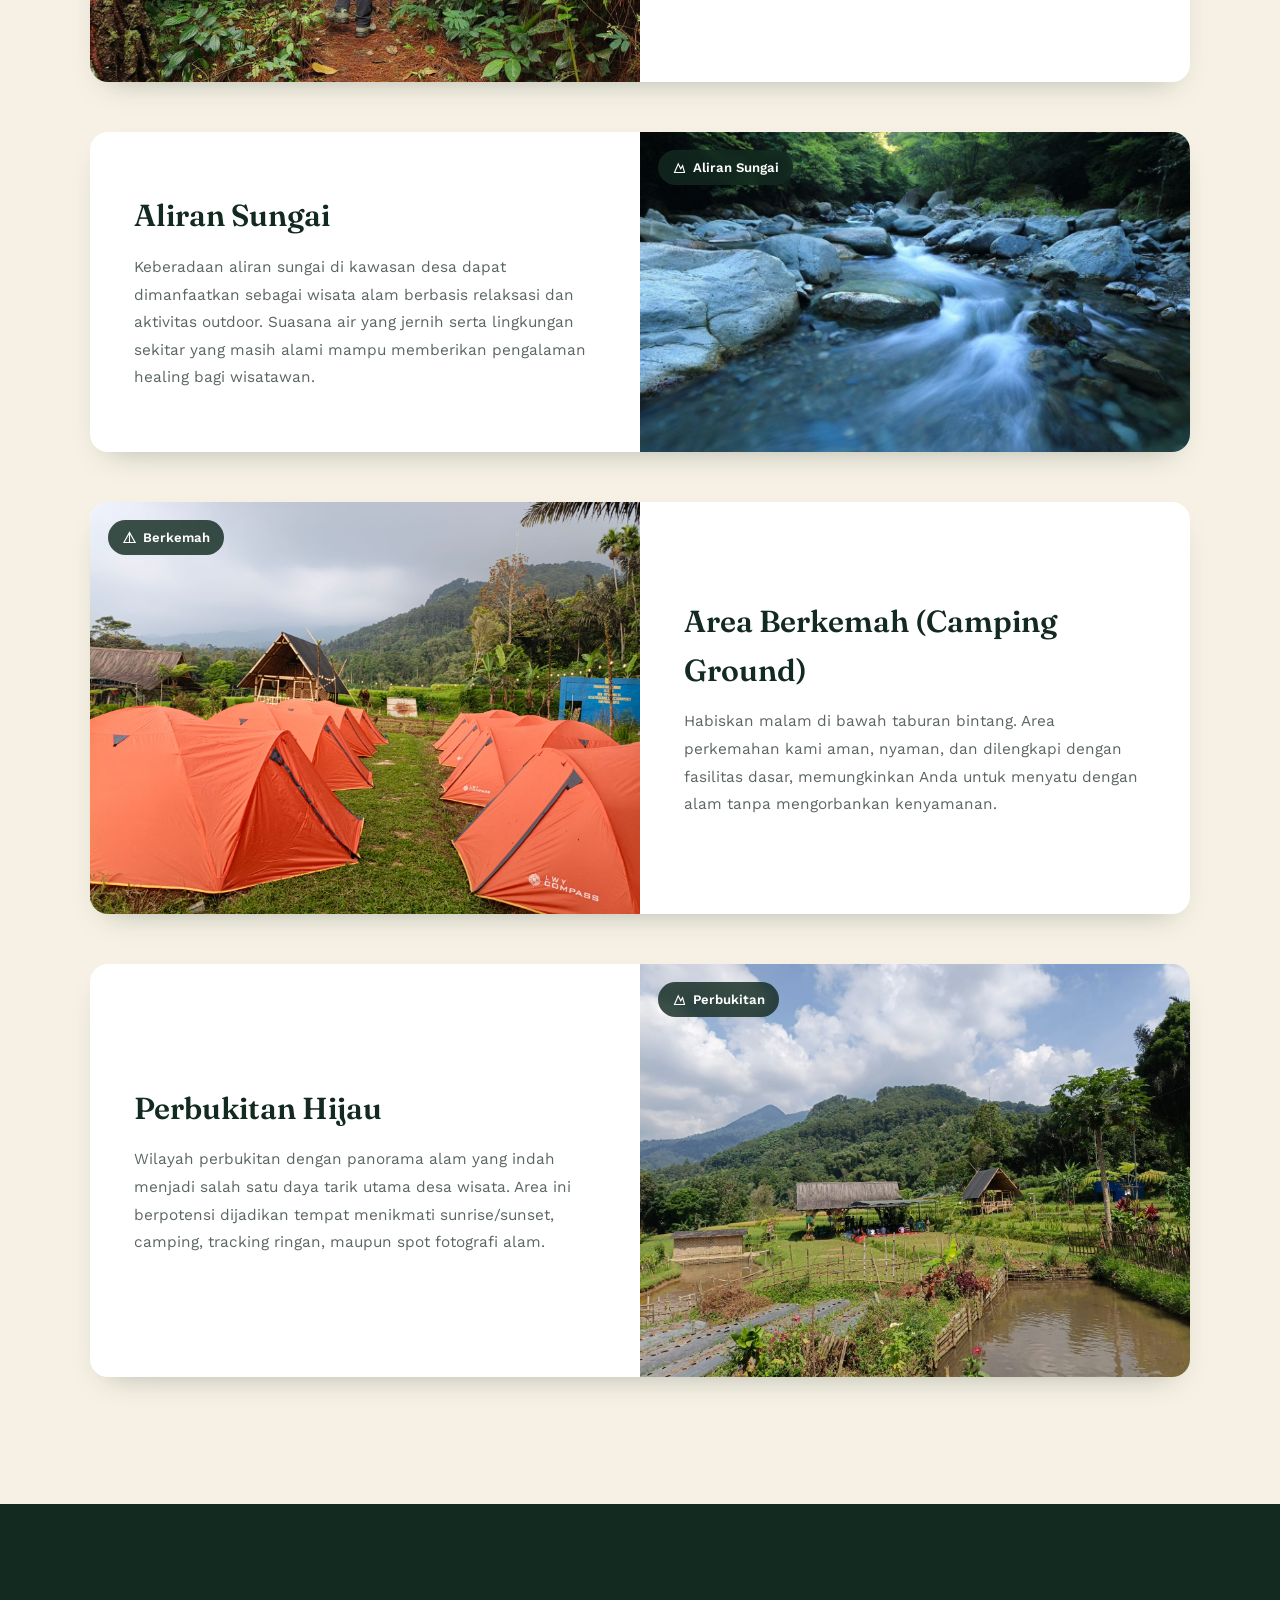
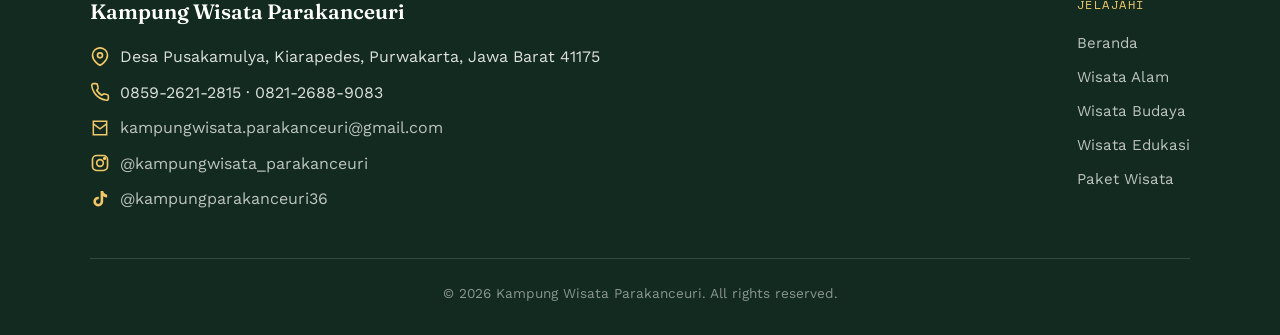
==== commit 15849513: "ganti gambar perbukitan hijau" ====
--- a/alam.html
+++ b/alam.html
@@ -130,7 +130,7 @@
             <!-- Destinasi 5 -->
             <div class="destinasi-item reverse reveal">
                 <div class="destinasi-media">
-                    <img src="assets/images/perbukitan hijau.jpg" alt="Perbukitan" loading="lazy">
+                    <img src="assets/images/perbukitan.jpeg" alt="Perbukitan" loading="lazy">
                     <span class="destinasi-tag">
                         <svg viewBox="0 0 24 24" fill="none" stroke="currentColor" stroke-width="1.8"><path d="M4 20l6-14 4 8 3-5 3 11H4Z"/></svg>
                         Perbukitan
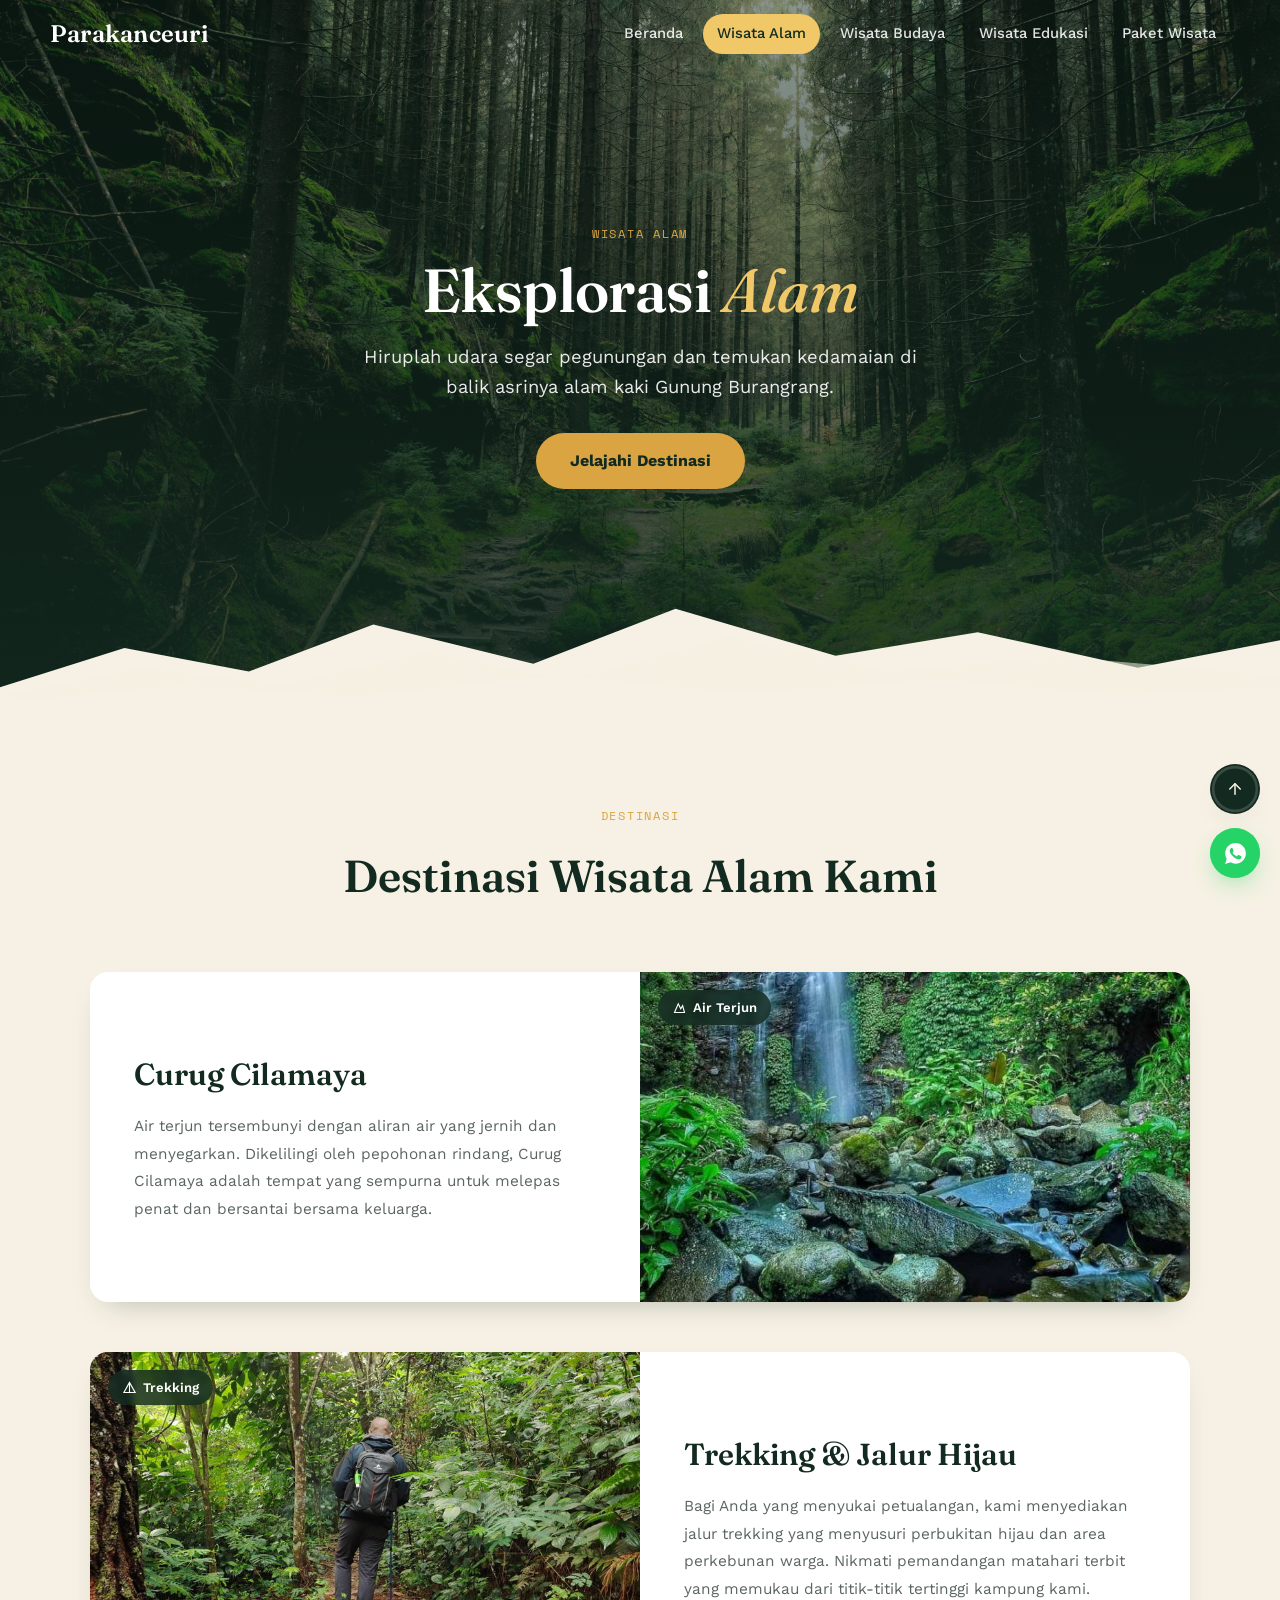
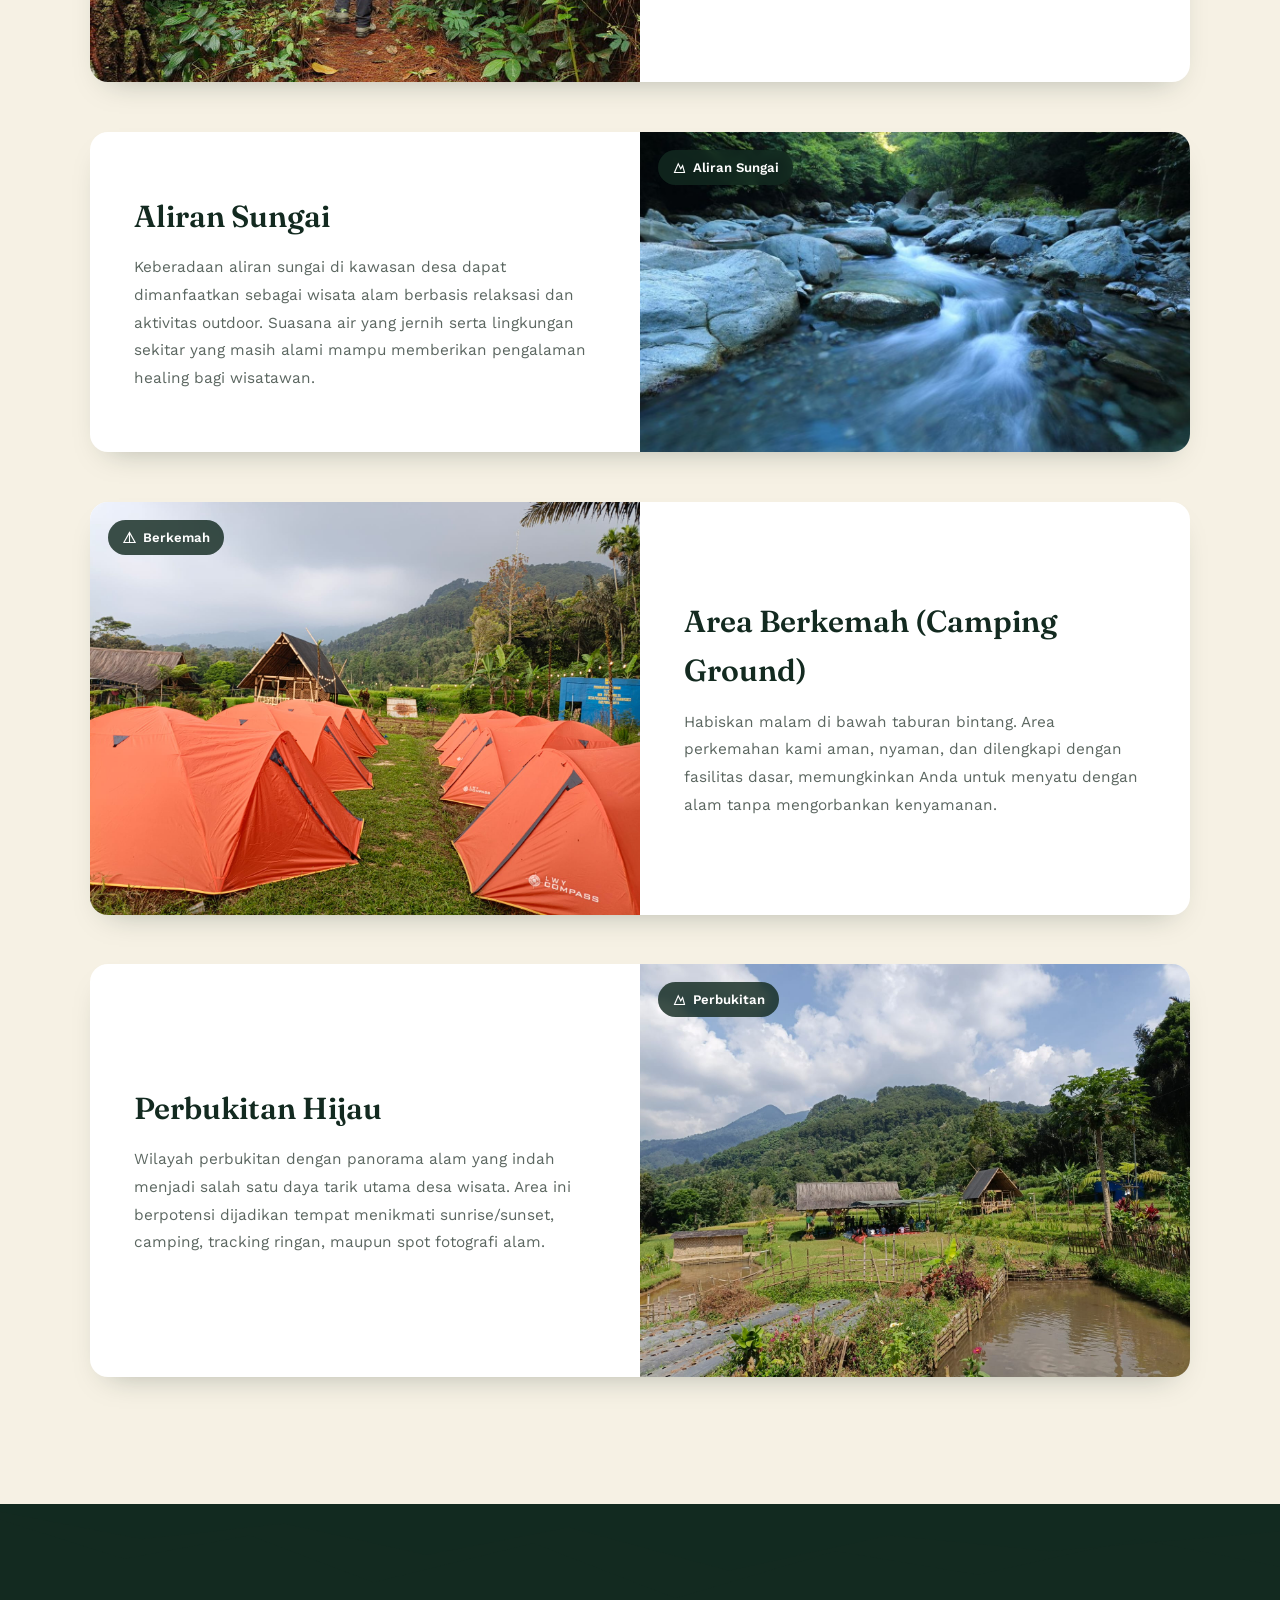
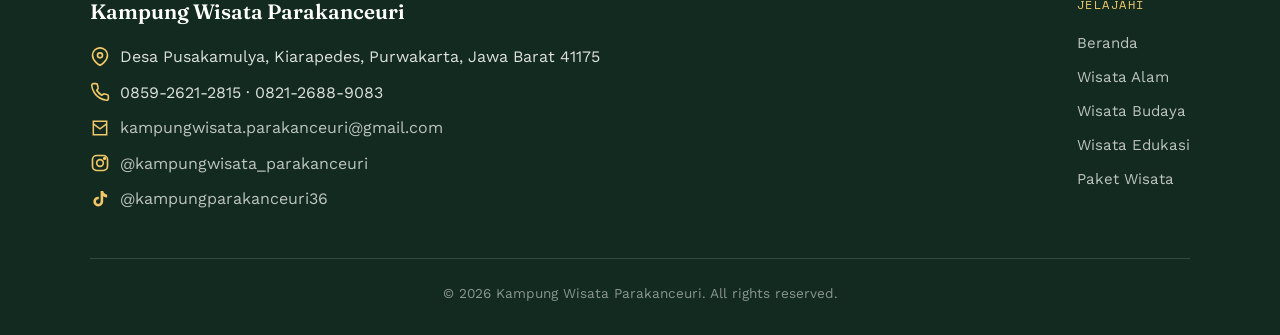
==== commit cf1f410c: "responsif" ====
--- a/alam.html
+++ b/alam.html
@@ -12,7 +12,8 @@
     <link href="https://fonts.googleapis.com/css2?family=Fraunces:ital,opsz,wght@0,9..144,500;0,9..144,600;0,9..144,700;0,9..144,900;1,9..144,500;1,9..144,600&family=Work+Sans:wght@400;500;600;700&family=Space+Mono:wght@400;700&display=swap" rel="stylesheet">
 
     <link rel="stylesheet" href="assets/css/alam.css">
-    <script src="assets/js/alam.js" defer></script>
+    <link rel="stylesheet" href="assets/css/interactive.css">
+    <script src="assets/js/interactive.js" defer></script>
 </head>
 <body>
 
--- a/assets/css/interactive.css
+++ b/assets/css/interactive.css
@@ -0,0 +1,477 @@
+/* ==========================================================================
+   Parakanceuri — Interactive Layer
+   Lapisan tambahan: animasi, lightbox, tombol mengambang, kalkulator, dsb.
+   File ini dipakai bersama di seluruh halaman (index, alam, budaya, edukasi, paket).
+   ========================================================================== */
+
+/* --------------------------------------------------------------------------
+   0. Util
+   -------------------------------------------------------------------------- */
+.hidden-el { display: none !important; }
+
+/* --------------------------------------------------------------------------
+   0.1 Sticky footer — footer selalu menempel di bawah, tidak ada spasi
+        kosong lagi walau konten halaman pendek dari tinggi layar.
+   -------------------------------------------------------------------------- */
+html, body { height: 100%; }
+body {
+    display: flex;
+    flex-direction: column;
+    min-height: 100vh;
+}
+body > footer {
+    margin-top: auto;
+}
+
+/* --------------------------------------------------------------------------
+   1. Progress bar scroll (garis tipis di atas layar)
+   -------------------------------------------------------------------------- */
+.scroll-progress {
+    position: fixed;
+    top: 0;
+    left: 0;
+    width: 100%;
+    height: 3px;
+    background: transparent;
+    z-index: 1200;
+    pointer-events: none;
+}
+.scroll-progress-bar {
+    height: 100%;
+    width: 0%;
+    background: linear-gradient(90deg, var(--gold-500), var(--gold-300));
+    box-shadow: 0 0 8px rgba(217, 164, 65, 0.6);
+    transition: width 0.1s linear;
+}
+
+/* --------------------------------------------------------------------------
+   2. Tombol Kembali ke Atas (dengan ring progress scroll)
+   -------------------------------------------------------------------------- */
+.floating-actions {
+    position: fixed;
+    right: 20px;
+    bottom: 22px;
+    display: flex;
+    flex-direction: column;
+    align-items: center;
+    gap: 14px;
+    z-index: 950;
+    transition: transform 0.15s linear;
+    /* --footer-shift diset lewat JS: seberapa banyak footer sudah kelihatan,
+       supaya kedua tombol otomatis naik dan tidak menutupi konten footer. */
+    transform: translateY(calc(var(--footer-shift, 0px) * -1));
+}
+
+.back-to-top {
+    position: relative;
+    width: 50px;
+    height: 50px;
+    border-radius: 50%;
+    background: var(--forest-900);
+    border: none;
+    padding: 0;
+    display: flex;
+    align-items: center;
+    justify-content: center;
+    cursor: pointer;
+    box-shadow: var(--shadow-card);
+    opacity: 0;
+    visibility: hidden;
+    transform: scale(0.7);
+    transition: opacity 0.3s var(--ease), transform 0.3s var(--ease), visibility 0.3s;
+}
+.back-to-top.show {
+    opacity: 1;
+    visibility: visible;
+    transform: scale(1);
+}
+.back-to-top:hover { background: var(--forest-700); }
+
+.back-to-top-ring {
+    position: absolute;
+    inset: 0;
+    width: 100%;
+    height: 100%;
+    transform: rotate(-90deg);
+    pointer-events: none;
+}
+.back-to-top-ring .ring-bg {
+    fill: none;
+    stroke: rgba(255, 255, 255, 0.16);
+    stroke-width: 2.5;
+}
+.back-to-top-ring .ring-progress {
+    fill: none;
+    stroke: var(--gold-500);
+    stroke-width: 2.5;
+    stroke-linecap: round;
+    stroke-dasharray: 131.9;
+    stroke-dashoffset: 131.9;
+    transition: stroke-dashoffset 0.1s linear;
+}
+.back-to-top svg.icon-arrow {
+    position: relative;
+    width: 18px;
+    height: 18px;
+    color: var(--cream-100);
+    z-index: 1;
+}
+
+/* --------------------------------------------------------------------------
+   3. Tombol WhatsApp Mengambang
+   -------------------------------------------------------------------------- */
+.float-wa {
+    position: relative;
+    width: 50px;
+    height: 50px;
+    border-radius: 50%;
+    background: #25D366;
+    color: #fff;
+    display: flex;
+    align-items: center;
+    justify-content: center;
+    box-shadow: 0 10px 26px -10px rgba(37, 211, 102, 0.7);
+    transition: transform 0.25s var(--ease);
+}
+.float-wa svg { width: 25px; height: 25px; }
+.float-wa:hover { transform: scale(1.08); }
+.float-wa::before {
+    content: "";
+    position: absolute;
+    inset: 0;
+    border-radius: 50%;
+    background: #25D366;
+    opacity: 0.55;
+    animation: waPulse 2.4s ease-out infinite;
+    z-index: -1;
+}
+@keyframes waPulse {
+    0%   { transform: scale(1);   opacity: 0.55; }
+    100% { transform: scale(1.9); opacity: 0; }
+}
+
+@media (max-width: 640px) {
+    .floating-actions { right: 14px; bottom: 16px; gap: 12px; }
+    .back-to-top, .float-wa { width: 46px; height: 46px; }
+    .back-to-top svg.icon-arrow { width: 16px; height: 16px; }
+    .float-wa svg { width: 22px; height: 22px; }
+}
+
+/* --------------------------------------------------------------------------
+   4. Reveal on scroll — stagger otomatis (menambah dari base .reveal di css utama)
+   -------------------------------------------------------------------------- */
+.reveal { will-change: opacity, transform; }
+
+/* --------------------------------------------------------------------------
+   5. Hover zoom untuk gambar dalam kartu/galeri
+   -------------------------------------------------------------------------- */
+.card-media,
+.card-img,
+.destinasi-media,
+.galeri-media {
+    overflow: hidden;
+}
+.card-media img,
+.card-img img,
+.destinasi-media img,
+.galeri-media img {
+    transition: transform 0.7s var(--ease), filter 0.7s var(--ease);
+}
+.card-media:hover img,
+.card-img:hover img,
+.destinasi-media:hover img,
+.galeri-media:hover img {
+    transform: scale(1.08);
+}
+
+/* --------------------------------------------------------------------------
+   6. Tilt 3D untuk kartu (dikontrol lewat JS: custom property + transform)
+   -------------------------------------------------------------------------- */
+.tilt-el {
+    transform-style: preserve-3d;
+    transition: transform 0.25s var(--ease), box-shadow 0.25s var(--ease);
+}
+
+/* --------------------------------------------------------------------------
+   7. Efek ripple pada tombol
+   -------------------------------------------------------------------------- */
+.ripple-el {
+    position: relative;
+    overflow: hidden;
+}
+.ripple-span {
+    position: absolute;
+    border-radius: 50%;
+    background: rgba(255, 255, 255, 0.55);
+    transform: scale(0);
+    animation: rippleAnim 0.6s ease-out;
+    pointer-events: none;
+}
+@keyframes rippleAnim {
+    to { transform: scale(2.6); opacity: 0; }
+}
+
+/* --------------------------------------------------------------------------
+   8. Ikon budaya: micro-interaction saat hover
+   -------------------------------------------------------------------------- */
+.budaya-card .card-icon svg {
+    transition: transform 0.4s var(--ease);
+}
+.budaya-card:hover .card-icon svg {
+    transform: scale(1.18) rotate(-6deg);
+}
+
+/* --------------------------------------------------------------------------
+   9. Animasi masuk untuk konten hero (berjalan otomatis saat halaman dibuka)
+   -------------------------------------------------------------------------- */
+.hero-content > .eyebrow,
+.hero-content > h1,
+.hero-content > p,
+.hero-content > .btn {
+    opacity: 0;
+    transform: translateY(22px);
+    animation: heroIn 0.9s var(--ease) forwards;
+}
+.hero-content > .eyebrow { animation-delay: 0.05s; }
+.hero-content > h1       { animation-delay: 0.18s; }
+.hero-content > p        { animation-delay: 0.34s; }
+.hero-content > .btn     { animation-delay: 0.5s; }
+
+@keyframes heroIn {
+    to { opacity: 1; transform: translateY(0); }
+}
+
+/* Parallax halus untuk kontur gunung di hero (digerakkan via JS transform) */
+.ridge--hero { will-change: transform; }
+
+/* --------------------------------------------------------------------------
+   10. Transisi keluar halaman (saat klik link internal antar halaman)
+   -------------------------------------------------------------------------- */
+body.page-fade-out {
+    opacity: 0;
+    transition: opacity 0.28s ease;
+}
+
+/* --------------------------------------------------------------------------
+   11. Lightbox galeri foto
+   -------------------------------------------------------------------------- */
+img[loading="lazy"] {
+    cursor: zoom-in;
+}
+
+.lightbox {
+    position: fixed;
+    inset: 0;
+    background: rgba(19, 42, 32, 0.94);
+    display: flex;
+    align-items: center;
+    justify-content: center;
+    z-index: 2000;
+    opacity: 0;
+    visibility: hidden;
+    transition: opacity 0.3s ease, visibility 0.3s;
+    padding: 24px;
+}
+.lightbox.open {
+    opacity: 1;
+    visibility: visible;
+}
+.lightbox-img {
+    max-width: min(90vw, 1100px);
+    max-height: 78vh;
+    object-fit: contain;
+    border-radius: 8px;
+    box-shadow: 0 30px 70px -20px rgba(0,0,0,0.6);
+    transform: scale(0.96);
+    transition: transform 0.3s var(--ease);
+}
+.lightbox.open .lightbox-img { transform: scale(1); }
+
+.lightbox-caption {
+    position: absolute;
+    bottom: 26px;
+    left: 0;
+    right: 0;
+    text-align: center;
+    color: var(--cream-100);
+    font-family: var(--font-body);
+    font-size: 0.95rem;
+    letter-spacing: 0.02em;
+    padding: 0 60px;
+}
+
+.lightbox-close,
+.lightbox-prev,
+.lightbox-next {
+    position: absolute;
+    background: rgba(255,255,255,0.08);
+    border: 1px solid rgba(255,255,255,0.18);
+    color: var(--cream-100);
+    cursor: pointer;
+    display: flex;
+    align-items: center;
+    justify-content: center;
+    transition: background-color 0.2s ease, transform 0.2s ease;
+}
+.lightbox-close:hover,
+.lightbox-prev:hover,
+.lightbox-next:hover {
+    background: rgba(255,255,255,0.2);
+}
+.lightbox-close {
+    top: 20px;
+    right: 20px;
+    width: 42px;
+    height: 42px;
+    border-radius: 50%;
+    font-size: 1.4rem;
+    line-height: 1;
+}
+.lightbox-prev,
+.lightbox-next {
+    top: 50%;
+    transform: translateY(-50%);
+    width: 48px;
+    height: 48px;
+    border-radius: 50%;
+    font-size: 1.6rem;
+}
+.lightbox-prev:hover, .lightbox-next:hover { transform: translateY(-50%) scale(1.06); }
+.lightbox-prev { left: 18px; }
+.lightbox-next { right: 18px; }
+
+@media (max-width: 640px) {
+    .lightbox-prev, .lightbox-next { width: 40px; height: 40px; font-size: 1.3rem; }
+    .lightbox-caption { font-size: 0.85rem; padding: 0 46px; }
+}
+
+/* --------------------------------------------------------------------------
+   12. Kalkulator Estimasi Biaya (khusus paket.html)
+   -------------------------------------------------------------------------- */
+.kalkulator {
+    max-width: 900px;
+    margin: 0 auto 56px;
+    background: var(--white);
+    border-radius: 20px;
+    box-shadow: var(--shadow-card);
+    border: 1px solid rgba(19, 42, 32, 0.08);
+    overflow: hidden;
+}
+.kalkulator-head {
+    padding: 32px 32px 8px;
+}
+.kalkulator-head h3 {
+    font-family: var(--font-display);
+    font-size: 1.7rem;
+    color: var(--forest-900);
+    margin: 6px 0 8px;
+}
+.kalkulator-head p {
+    font-family: var(--font-body);
+    color: rgba(38, 51, 44, 0.72);
+    font-size: 0.96rem;
+    max-width: 60ch;
+}
+.kalkulator-body {
+    display: grid;
+    grid-template-columns: 1.6fr 1fr;
+    gap: 18px;
+    padding: 12px 32px;
+}
+.kalkulator-field label {
+    display: block;
+    font-family: var(--font-mono);
+    font-size: 0.76rem;
+    text-transform: uppercase;
+    letter-spacing: 0.08em;
+    color: var(--forest-700);
+    margin-bottom: 8px;
+}
+.kalkulator-field select,
+.kalkulator-field input {
+    width: 100%;
+    padding: 13px 16px;
+    border-radius: 10px;
+    border: 1.5px solid rgba(19, 42, 32, 0.16);
+    font-family: var(--font-body);
+    font-size: 0.96rem;
+    color: var(--ink);
+    background: var(--cream-100);
+    transition: border-color 0.2s ease, box-shadow 0.2s ease;
+}
+.kalkulator-field select:focus,
+.kalkulator-field input:focus {
+    outline: none;
+    border-color: var(--gold-500);
+    box-shadow: 0 0 0 4px rgba(217, 164, 65, 0.18);
+}
+.kalkulator-result {
+    display: flex;
+    flex-wrap: wrap;
+    align-items: center;
+    justify-content: space-between;
+    gap: 16px;
+    margin: 20px 32px 0;
+    padding: 22px 26px;
+    background: var(--forest-900);
+    border-radius: 14px;
+}
+.kalkulator-total {
+    display: flex;
+    flex-direction: column;
+    gap: 4px;
+}
+.kalkulator-total span {
+    font-family: var(--font-mono);
+    font-size: 0.75rem;
+    letter-spacing: 0.08em;
+    text-transform: uppercase;
+    color: var(--gold-300);
+}
+.kalkulator-total strong {
+    font-family: var(--font-display);
+    font-size: 2rem;
+    color: var(--white);
+    font-variant-numeric: tabular-nums;
+}
+.kalkulator-warning {
+    flex-basis: 100%;
+    font-family: var(--font-body);
+    font-size: 0.86rem;
+    color: var(--gold-300);
+    background: rgba(217, 164, 65, 0.12);
+    border: 1px solid rgba(217, 164, 65, 0.35);
+    padding: 10px 14px;
+    border-radius: 10px;
+}
+.kalkulator-result .btn-booking {
+    white-space: nowrap;
+}
+.kalkulator-note {
+    padding: 4px 32px 26px;
+    font-family: var(--font-body);
+    font-size: 0.8rem;
+    color: rgba(38, 51, 44, 0.55);
+}
+
+@media (max-width: 720px) {
+    .kalkulator-body { grid-template-columns: 1fr; }
+    .kalkulator-result { flex-direction: column; align-items: flex-start; }
+}
+
+/* --------------------------------------------------------------------------
+   13. Angka harga: siapkan agar count-up rapi (tidak "melompat" layout)
+   -------------------------------------------------------------------------- */
+.paket-price .amount { font-variant-numeric: tabular-nums; }
+
+@media (prefers-reduced-motion: reduce) {
+    .hero-content > .eyebrow,
+    .hero-content > h1,
+    .hero-content > p,
+    .hero-content > .btn {
+        opacity: 1;
+        transform: none;
+        animation: none;
+    }
+    .float-wa::before { animation: none; display: none; }
+}
